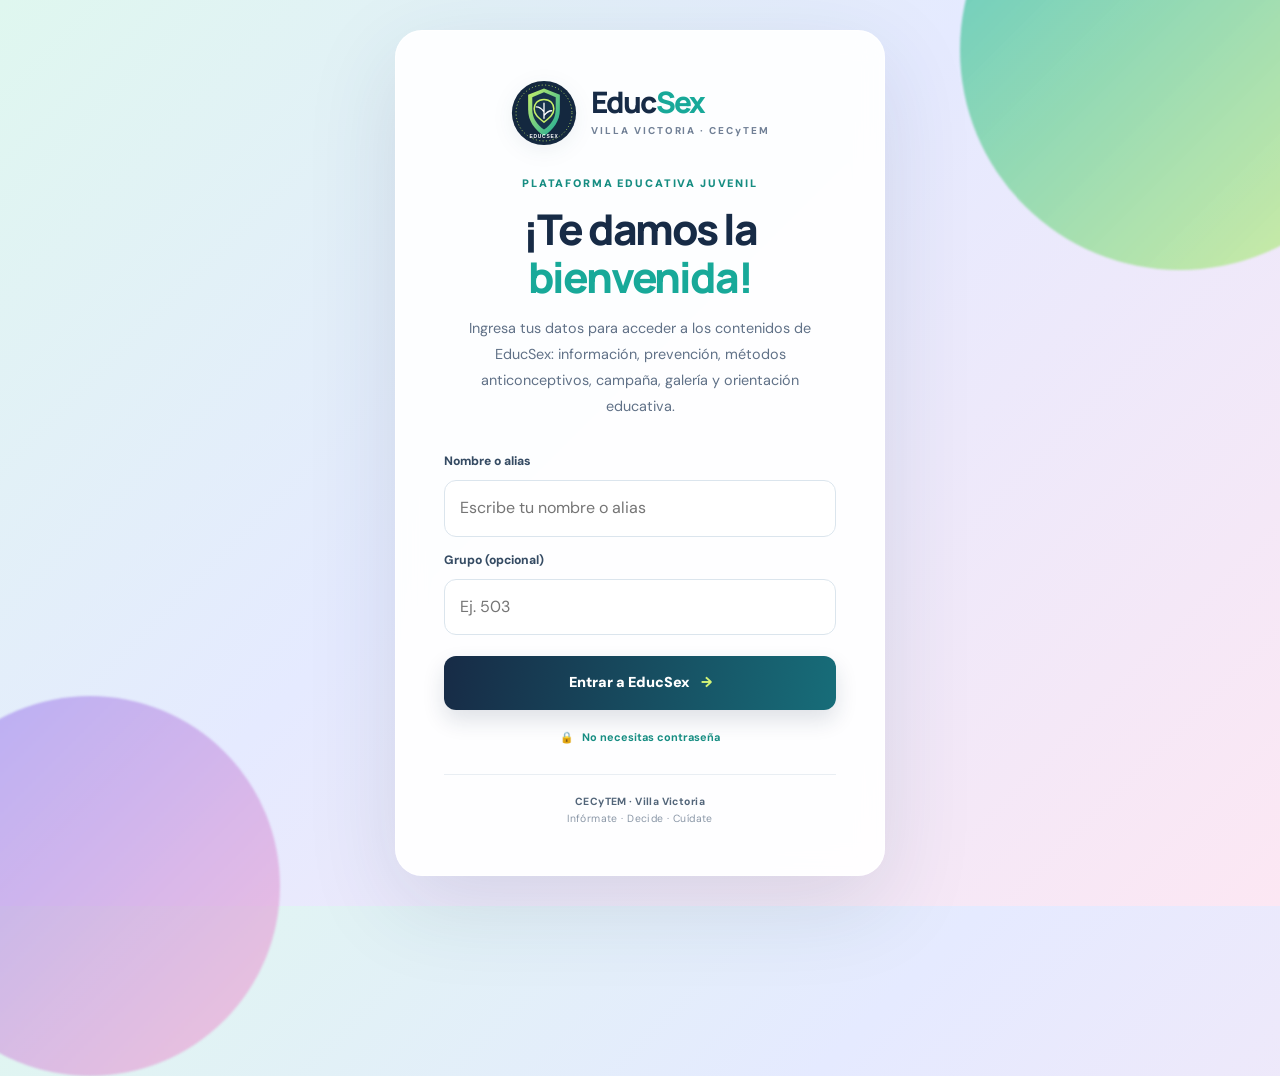
==== index.html @ 869b74b9 "Publish EducSex Villa Victoria website Co-authored-by: Copilot <223556219+Copilot@users.noreply.gith" ====
<!DOCTYPE html>
<html lang="es">
<head>
<meta charset="UTF-8">
<meta name="viewport" content="width=device-width, initial-scale=1.0">
<meta name="description" content="Acceso a EducSex Villa Victoria, plataforma educativa de prevención y orientación juvenil.">
<title>EducSex Villa Victoria | Inicio de sesión</title>
<link rel="icon" href="assets/logo-educsex.svg" type="image/svg+xml">
<link rel="stylesheet" href="styles.css">
<style>
:root{--portal-ink:#172b46;--portal-teal:#18a999;--portal-lime:#d5f477}
*{box-sizing:border-box}
body{margin:0;min-height:100vh;font-family:'DM Sans',sans-serif;color:var(--portal-ink);background:linear-gradient(135deg,#dff7ef 0%,#e5eaff 45%,#fce7f3 100%);overflow-x:hidden}
.login-page{position:relative;min-height:100vh;display:grid;place-items:center;padding:30px 18px;isolation:isolate}
.login-page:before,.login-page:after{content:"";position:absolute;border-radius:50%;z-index:-1;filter:blur(1px)}
.login-page:before{width:440px;height:440px;top:-170px;right:-120px;background:linear-gradient(135deg,#19b6a2a8,#c9f46c9c)}
.login-page:after{width:380px;height:380px;bottom:-170px;left:-100px;background:linear-gradient(135deg,#9b8cf4a8,#f7a9d0a8)}
.login-card{width:min(100%,490px);padding:clamp(28px,6vw,48px);background:#ffffffed;border:1px solid #ffffffd9;border-radius:27px;box-shadow:0 28px 90px #243c5b20;backdrop-filter:blur(14px)}
.brand{display:flex;align-items:center;justify-content:center;gap:13px;margin-bottom:28px}.brand img{width:68px;height:68px;filter:drop-shadow(0 5px 10px #172b4610)}.brand-name{font:800 1.85rem/1 Manrope,sans-serif;letter-spacing:-.06em;color:#172b46}.brand-name span{color:#18a999}.brand small{display:block;margin-top:7px;font-size:.62rem;font-weight:800;letter-spacing:.2em;color:#718096}
.welcome-label{display:block;text-align:center;font-size:.68rem;font-weight:900;letter-spacing:.17em;color:#168d82}.login-card h1{text-align:center;font:800 clamp(2rem,6vw,2.65rem)/1.13 Manrope,sans-serif;letter-spacing:-.05em;margin:13px 0 14px;color:#172b46}.login-card h1 em{font-style:normal;color:#18a999}.intro{text-align:center;font-size:.9rem;line-height:1.8;color:#607187;margin:0 auto 28px;max-width:350px}
.login-form{display:grid;gap:9px}.login-form label{font-size:.76rem;font-weight:800;color:#354b63;margin-top:4px}.login-form input,.login-form select{width:100%;padding:14px 15px;border:1px solid #dbe5ed;border-radius:12px;background:#fff;color:#233448;outline:none;transition:.2s}.login-form input:focus,.login-form select:focus{border-color:#18a999;box-shadow:0 0 0 4px #18a9991c}.enter-btn{margin-top:12px;width:100%;border:0;border-radius:12px;padding:15px 18px;background:linear-gradient(100deg,#172b46,#176d79);color:white;font-size:.9rem;font-weight:900;box-shadow:0 10px 22px #172b4623;transition:transform .2s,box-shadow .2s}.enter-btn:hover{transform:translateY(-2px);box-shadow:0 14px 28px #172b4630}.enter-btn span{color:var(--portal-lime);padding-left:8px}.privacy-note{display:flex;align-items:flex-start;justify-content:center;gap:8px;margin:19px 0 0;color:#7b8999;font-size:.68rem;line-height:1.65;text-align:center}.privacy-note b{color:#168d82}.login-footer{text-align:center;margin-top:27px;padding-top:18px;border-top:1px solid #e9eef3;color:#8a97a7;font-size:.65rem;letter-spacing:.04em}.login-footer strong{color:#526579}
@media(max-width:420px){.login-card{padding:27px 22px;border-radius:22px}.brand img{width:57px;height:57px}.brand-name{font-size:1.6rem}.intro{font-size:.84rem}}
</style>
</head>
<body>
<main class="login-page">
<section class="login-card" aria-labelledby="welcomeTitle">
  <div class="brand"><img src="assets/logo-educsex.svg" alt="Logotipo conceptual de EducSex"><div><div class="brand-name">Educ<span>Sex</span></div><small>VILLA VICTORIA · CECyTEM</small></div></div>
  <span class="welcome-label">PLATAFORMA EDUCATIVA JUVENIL</span>
  <h1 id="welcomeTitle">¡Te damos la <em>bienvenida!</em></h1>
  <p class="intro">Ingresa tus datos para acceder a los contenidos de EducSex: información, prevención, métodos anticonceptivos, campaña, galería y orientación educativa.</p>
  <form class="login-form" id="accessForm">
    <label for="userName">Nombre o alias</label>
    <input id="userName" name="userName" type="text" maxlength="40" placeholder="Escribe tu nombre o alias" autocomplete="nickname" required>
    <label for="userGroup">Grupo (opcional)</label>
    <input id="userGroup" name="userGroup" type="text" maxlength="20" placeholder="Ej. 503" autocomplete="off">
    <button class="enter-btn" type="submit">Entrar a EducSex <span>→</span></button>
  </form>
  <p class="privacy-note"><span>🔒</span><span> <b>No necesitas contraseña</b></span></p>
  <div class="login-footer"><strong>CECyTEM · Villa Victoria</strong><br>Infórmate · Decide · Cuídate</div>
</section>
</main>
<script>
document.getElementById('accessForm').addEventListener('submit', function(event){
  event.preventDefault();
  const name = document.getElementById('userName').value.trim();
  const group = document.getElementById('userGroup').value.trim();
  if (!name) { document.getElementById('userName').focus(); return; }
  sessionStorage.setItem('educsex_alias', name);
  sessionStorage.setItem('educsex_group', group);
  window.location.href = 'plataforma.html';
});
</script>
</body>
</html>
---- styles.css ----
@import url('https://fonts.googleapis.com/css2?family=DM+Sans:wght@400;500;600;700&family=Manrope:wght@400;500;600;700;800&display=swap');
:root{--navy:#14283f;--navy2:#1d3a55;--teal:#18a999;--mint:#dff6ef;--lime:#c8f169;--purple:#7b61d1;--text:#233448;--muted:#647487;--paper:#f6f8fb;--white:#fff;--line:#e1e7ee;--shadow:0 18px 55px #14283f14}
*{box-sizing:border-box}html{scroll-behavior:smooth;scroll-padding-top:90px}body{margin:0;font-family:'DM Sans',sans-serif;color:var(--text);background:#fff;line-height:1.65}a{color:inherit;text-decoration:none}button,input,select,textarea{font:inherit}button{cursor:pointer}.topbar{display:flex;justify-content:space-between;gap:20px;padding:8px 6.5%;background:var(--navy);color:#c9d8e6;font-size:.68rem;letter-spacing:.1em;font-weight:700}.site-header{height:88px;padding:0 6.5%;display:flex;align-items:center;justify-content:space-between;background:#fff;position:sticky;top:0;z-index:20;box-shadow:0 3px 20px #14283f0b}.brand{display:flex;align-items:center;gap:10px}.brand img{width:49px;height:49px}.brand strong{font:800 1.45rem Manrope,sans-serif;color:var(--navy);display:block;line-height:1.1}.brand strong span{color:var(--teal)}.brand small{display:block;font-size:.58rem;letter-spacing:.18em;color:var(--muted);font-weight:700;margin-top:4px}nav{display:flex;align-items:center;gap:clamp(12px,2vw,29px)}nav a{font-size:.83rem;font-weight:700;color:#526174;transition:.2s}nav a:hover{color:var(--teal)}.nav-cta{border:0;background:var(--navy);color:#fff;border-radius:10px;padding:12px 18px;font-size:.8rem;font-weight:700}.menu-toggle{display:none;border:0;background:var(--paper);border-radius:9px;padding:10px 13px;font-size:1.2rem}.hero{min-height:630px;position:relative;display:flex;align-items:center;padding:80px 8%;color:#fff;overflow:hidden;background:#173a50 url('https://images.unsplash.com/photo-1529156069898-49953e39b3ac?auto=format&fit=crop&w=2000&q=90') center 42%/cover no-repeat}.hero-shade{position:absolute;inset:0;background:linear-gradient(90deg,#10243bf2 0%,#12334ce8 42%,#12334c68 75%,#12334c45)}.hero-content{position:relative;z-index:1;max-width:680px}.eyebrow,.kicker{font-size:.7rem;font-weight:800;letter-spacing:.15em;color:var(--teal)}.hero .eyebrow{color:#c8f169;display:flex;align-items:center;gap:10px}.pulse{width:8px;height:8px;background:var(--lime);border-radius:50%;box-shadow:0 0 0 6px #c8f16922}.hero h1,.section-heading h2,.campaign h2,.support-copy h2,.chat-intro h2,.rubric-head h2{font:800 clamp(2.4rem,5vw,4.4rem)/1.08 Manrope,sans-serif;letter-spacing:-.05em;margin:23px 0}.hero h1 span{color:var(--lime)}.hero-content>p{max-width:570px;color:#d3e0ea;font-size:1.04rem;line-height:1.85}.hero-actions{display:flex;gap:13px;flex-wrap:wrap;margin:30px 0 24px}.btn{display:inline-flex;align-items:center;justify-content:center;gap:18px;padding:14px 21px;border-radius:10px;font-size:.85rem;font-weight:800;border:1px solid transparent;transition:transform .2s,box-shadow .2s}.btn:hover{transform:translateY(-2px);box-shadow:0 10px 25px #071b2a22}.btn-primary{background:var(--lime);color:var(--navy)}.btn-glass{border-color:#ffffff70;color:#fff;background:#ffffff12;backdrop-filter:blur(8px)}.btn-dark{background:var(--navy);color:#fff}.btn-outline{border-color:#b6c5d3;color:var(--navy)}.hero-note{font-size:.75rem;color:#d5e3e9;display:flex;gap:9px;align-items:center}.shield{display:grid;place-items:center;width:20px;height:20px;background:#ffffff20;border-radius:50%;color:var(--lime)}.hero-card{position:absolute;right:8%;bottom:100px;z-index:2;width:255px;padding:22px;border:1px solid #ffffff3d;border-radius:18px;background:#ffffff18;backdrop-filter:blur(15px);box-shadow:0 15px 60px #091b2d33}.card-icon{font-size:1.6rem;color:var(--lime)}.hero-card strong{font:700 1rem Manrope,sans-serif}.hero-card p{margin:2px 0;color:#d5e1ea;font-size:.78rem}.hero-card-line{height:1px;background:#ffffff45;margin:18px 0}.mini-stat{display:flex;align-items:center;gap:13px;margin:9px 0}.mini-stat strong{font-size:1.5rem;color:var(--lime)}.mini-stat span{font-size:.75rem;color:#e1ebf0}.hero-scroll{position:absolute;bottom:23px;left:8%;font-size:.62rem;letter-spacing:.15em;color:#d0dce4}.hero-scroll span{color:var(--lime);padding-left:12px}.welcome-strip{display:flex;align-items:center;gap:20px;padding:24px 8%;background:#f0f8f6}.welcome-mark{width:48px;height:48px;display:grid;place-items:center;background:#d9f4e8;color:#148c80;border-radius:15px;font-size:1.5rem;flex-shrink:0}.welcome-strip strong{font:800 1rem Manrope}.welcome-strip p{margin:3px 0 0;color:var(--muted);font-size:.84rem}.text-link{margin-left:auto;border:0;background:transparent;color:#168d81;font-weight:800;font-size:.82rem;white-space:nowrap}.text-link span{padding-left:8px}.section{padding:100px 8%}.section-light{background:var(--paper)}.section-heading{display:flex;justify-content:space-between;align-items:flex-end;gap:35px;margin-bottom:42px}.section-heading h2,.campaign h2,.support-copy h2,.chat-intro h2,.rubric-head h2{font-size:clamp(2rem,3.6vw,3.15rem);color:var(--navy);margin:13px 0 0}.section-heading h2 em,.campaign h2 em,.support-copy h2 em,.chat-intro h2 em,.rubric-head h2 em{font-style:normal;color:var(--teal)}.section-heading>p{max-width:440px;color:var(--muted);font-size:.9rem;margin:0 0 4px}.info-grid{display:grid;grid-template-columns:repeat(3,1fr);gap:20px}.info-card{position:relative;background:#fff;border:1px solid var(--line);padding:29px;border-radius:17px;box-shadow:0 8px 24px #122a3d06;transition:.25s}.info-card:hover,.method-card:hover,.team-card:hover{transform:translateY(-5px);box-shadow:var(--shadow)}.info-symbol{width:46px;height:46px;display:grid;place-items:center;border-radius:14px;font-size:1.7rem;margin-bottom:25px}.lilac{background:#eee9ff;color:#7b61d1}.mint{background:#ddf7ef;color:#168c7f}.peach{background:#fff0e7;color:#d77846}.card-number{position:absolute;right:28px;top:30px;font-size:.72rem;color:#a8b4c0;font-weight:800}.info-card h3,.method-card h3,.team-card h3{font:800 1.2rem Manrope;color:var(--navy);margin:0 0 12px}.info-card p,.method-card p,.team-card p{font-size:.84rem;color:var(--muted);line-height:1.8}.info-card>a{display:inline-block;color:#148d82;font-weight:800;font-size:.8rem;margin-top:12px}.info-card>a span{padding-left:8px}.methods-section{background:#fff}.method-grid{display:grid;grid-template-columns:repeat(4,1fr);gap:18px}.method-card{border:1px solid var(--line);border-radius:16px;overflow:hidden;background:#fff;transition:.25s}.method-card>img{width:100%;height:175px;object-fit:cover;display:block;background:#dce8e8}.method-body{padding:20px}.method-tag,.role{font-size:.62rem;letter-spacing:.12em;font-weight:800;color:#178d82}.method-card h3{font-size:1.05rem;margin:8px 0}.method-card p{font-size:.79rem;min-height:125px}.learn-more{padding:0;border:0;background:transparent;color:var(--navy);font-weight:800;font-size:.78rem}.learn-more span{color:var(--teal);padding-left:8px}.notice{display:flex;gap:13px;align-items:flex-start;padding:17px 20px;border-radius:12px;background:#eef7f4;margin-top:25px;color:#43655f}.notice>span{font-size:1.2rem;color:#168d82}.notice p{font-size:.78rem;margin:0}.campaign{padding:100px 8%;display:grid;grid-template-columns:1fr 1fr;gap:8%;align-items:center;background:#f3f6fb}.campaign-image{position:relative;min-height:500px}.campaign-image>img{width:100%;height:500px;object-fit:cover;border-radius:20px;display:block}.image-label{position:absolute;left:22px;right:22px;bottom:22px;padding:22px;border-radius:14px;background:#102a40e8;color:#fff}.image-label span{font-size:.62rem;letter-spacing:.12em;color:var(--lime);font-weight:800}.image-label strong{display:block;font:800 1.5rem Manrope;margin-top:5px}.campaign-copy>p,.support-copy>p{color:var(--muted);font-size:.91rem;line-height:1.9;margin:22px 0}.check-list{padding:0;list-style:none;margin:25px 0 30px}.check-list li{display:flex;gap:12px;align-items:center;margin:13px 0;font-size:.86rem;color:#435569}.check-list span{width:22px;height:22px;border-radius:50%;display:grid;place-items:center;background:#ddf6ec;color:#168d82;font-size:.7rem;font-weight:900;flex-shrink:0}.myth-grid{display:grid;grid-template-columns:repeat(2,1fr);gap:15px}.myth-card{text-align:left;position:relative;border:1px solid var(--line);border-radius:14px;padding:23px 55px 23px 23px;background:#fff;min-height:150px;color:var(--text);transition:.2s}.myth-card:hover{border-color:#9ad9cb}.myth-label{display:block;color:#d77b52;font-size:.62rem;font-weight:900;letter-spacing:.14em;margin-bottom:10px}.myth-card strong{display:block;font:800 1rem Manrope;color:var(--navy)}.myth-answer{display:none;margin-top:14px;color:#188579;font-size:.84rem;line-height:1.7}.myth-card.open .myth-answer{display:block}.myth-plus{position:absolute;right:20px;top:20px;font-size:1.6rem;color:var(--teal);transition:.2s}.myth-card.open .myth-plus{transform:rotate(45deg)}.support-section{padding:95px 8%;display:grid;grid-template-columns:1fr 1fr;gap:8%;background:#142c44;color:#fff;align-items:center}.support-copy h2{color:#fff}.support-copy>p{color:#c1d0dd}.support-actions{display:flex;gap:12px;flex-wrap:wrap}.support-points{border:1px solid #ffffff2a;border-radius:18px;padding:12px 26px}.support-points>div{display:flex;gap:17px;padding:21px 0;border-bottom:1px solid #ffffff20}.support-points>div:last-child{border-bottom:0}.support-icon{width:42px;height:42px;display:grid;place-items:center;border-radius:13px;background:#ffffff12;color:var(--lime);font-size:1.3rem;flex-shrink:0}.support-points strong{font:800 1rem Manrope}.support-points p{margin:3px 0 0;color:#bdcdda;font-size:.82rem}.team-section{background:#fff}.team-grid{display:grid;grid-template-columns:repeat(5,1fr);gap:15px}.team-card{border:1px solid var(--line);border-radius:15px;overflow:hidden;transition:.25s;background:#fff}.team-photo{height:190px;position:relative;background:#e8eef3}.team-photo img{width:100%;height:100%;object-fit:cover;display:block}.team-photo>span{position:absolute;bottom:10px;left:10px;background:#122a42d9;color:#fff;border-radius:7px;padding:4px 9px;font-size:.72rem;font-weight:800}.team-info{padding:17px}.team-info h3{font-size:1rem;margin:7px 0}.team-info p{font-size:.76rem;min-height:125px}.edit-member{border:0;border-top:1px solid var(--line);background:#fff;width:100%;text-align:left;padding:12px 0 0;color:#148d82;font-weight:800;font-size:.72rem}.team-footnote{font-size:.73rem;color:#8290a0;margin-top:20px}.chat-section{padding:100px 8%;background:linear-gradient(125deg,#eaf7f4,#f4f1ff 70%,#edf5fb);display:grid;grid-template-columns:.8fr 1.2fr;gap:7%;align-items:center}.chat-intro h2{font-size:clamp(2.1rem,3.6vw,3.2rem)}.chat-intro>p{font-size:.9rem;color:var(--muted);line-height:1.9;margin:23px 0}.chat-trust{display:flex;flex-direction:column;gap:10px;color:#466a66;font-size:.78rem;font-weight:700}.chat-trust span:before{content:'✓';display:inline-grid;place-items:center;width:21px;height:21px;border-radius:50%;background:#d4f2e6;color:#158b7e;margin-right:9px}.chat-app{background:#fff;border-radius:21px;overflow:hidden;box-shadow:0 25px 80px #263a5920;border:1px solid #ffffff}.chat-top{display:flex;align-items:center;gap:12px;padding:19px 22px;background:var(--navy);color:#fff}.bot-avatar{width:42px;height:42px;display:grid;place-items:center;border-radius:14px;background:linear-gradient(135deg,#b9f26a,#4bd2b0);color:#12334a;font-size:1.5rem}.chat-top strong{display:block;font:800 .95rem Manrope}.chat-top span{display:block;font-size:.67rem;color:#b8cbd8}.chat-top span i{display:inline-block;width:6px;height:6px;background:#a8ed61;border-radius:50%;margin-right:5px}.chat-top>button{margin-left:auto;border:1px solid #ffffff3a;background:#ffffff12;color:#fff;border-radius:9px;width:35px;height:35px;font-size:1.2rem}.chat-tabs{display:flex;gap:7px;padding:15px 18px 0}.chat-tab{flex:1;border:1px solid #e0e8ef;background:#f7f9fb;color:#617285;padding:10px 7px;border-radius:9px;font-size:.73rem;font-weight:800}.chat-tab.active{background:#ddf6ed;color:#147e73;border-color:#c4eadc}.chat-messages{padding:19px 20px;height:250px;overflow:auto;background:#fbfcfe;display:flex;flex-direction:column;gap:12px}.bot-message,.user-message{max-width:90%;padding:12px 14px;border-radius:12px;font-size:.8rem;line-height:1.75;white-space:pre-wrap}.bot-message{align-self:flex-start;background:#edf4f7;border:1px solid #e3ebef;color:#3b4e60;border-top-left-radius:4px}.user-message{align-self:flex-end;background:#e0f6ec;color:#245e58;border-top-right-radius:4px}.question-picker{padding:15px 19px 10px;border-top:1px solid var(--line)}.question-picker label{display:block;font-size:.68rem;font-weight:800;color:#6c7b8b;margin-bottom:7px}.question-picker select{width:100%;border:1px solid #dce5eb;background:#fff;border-radius:9px;padding:12px;color:#526477;font-size:.78rem;outline-color:var(--teal)}.ask-btn{margin-top:9px;border:0;border-radius:9px;background:var(--teal);color:#fff;width:100%;padding:11px;font-weight:800;font-size:.8rem}.ask-btn span{padding-left:8px}.chat-input-row{display:flex;gap:8px;padding:8px 19px 15px}.chat-input-row input{min-width:0;flex:1;border:1px solid #dce5eb;border-radius:9px;padding:11px 12px;font-size:.77rem;outline-color:var(--teal)}.chat-input-row button{width:42px;border:0;border-radius:10px;background:var(--navy);color:#fff;font-size:1rem}.chat-disclaimer{padding:0 20px 18px;margin:0;color:#8a96a4;font-size:.64rem;line-height:1.6}.quiz-box{max-width:800px;margin:0 auto;padding:30px;background:#fff;border:1px solid var(--line);border-radius:17px;box-shadow:0 10px 30px #14283f08}.quiz-progress{display:flex;justify-content:space-between;font-size:.7rem;font-weight:800;color:#728194;letter-spacing:.06em}.progress-track{height:6px;background:#eaf0f3;border-radius:9px;margin:13px 0 25px;overflow:hidden}.progress-track>div{height:100%;width:20%;background:var(--teal);transition:width .3s}.quiz-box h3{font:800 1.25rem Manrope;color:var(--navy);margin:0 0 20px}.quiz-options{display:grid;gap:10px}.quiz-option{border:1px solid var(--line);border-radius:10px;padding:13px 15px;text-align:left;background:#fff;color:#526477;font-size:.85rem}.quiz-option:hover:not(:disabled){border-color:var(--teal);background:#f3fbf8}.quiz-option.correct{border-color:#43b58a;background:#e9f8f0;color:#17694d}.quiz-option.incorrect{border-color:#e6a18b;background:#fff1ec;color:#994b35}.quiz-feedback{font-size:.82rem;min-height:25px;color:#178a7e;font-weight:700}.quiz-box .btn{margin-top:8px}.quiz-box .btn:disabled{opacity:.45;cursor:not-allowed;transform:none;box-shadow:none}.rubric-section{padding:90px 8%;background:#f5f8fb}.rubric-head{text-align:center;max-width:720px;margin:0 auto 40px}.rubric-head h2{font-size:2.4rem}.rubric-head>p{color:var(--muted);font-size:.88rem}.rubric-grid{display:grid;grid-template-columns:repeat(5,1fr);gap:12px}.rubric-grid>div{background:#fff;border:1px solid var(--line);border-radius:13px;padding:20px}.rubric-grid span{display:block;color:var(--teal);font-weight:900;font-size:.75rem;margin-bottom:20px}.rubric-grid strong{font:800 .95rem Manrope;color:var(--navy)}.rubric-grid p{font-size:.75rem;line-height:1.8;color:var(--muted)}.rubric-note{max-width:1000px;margin:25px auto 0;font-size:.76rem;line-height:1.8;color:#647487;background:#e9eef4;padding:17px 20px;border-radius:10px}.footer{padding:35px 8%;background:#0e2032;color:#c2cfda;display:flex;align-items:center;gap:30px;flex-wrap:wrap}.footer-brand{display:flex;align-items:center;gap:10px}.footer-brand img{width:43px}.footer-brand strong{display:block;color:#fff;font:800 .9rem Manrope}.footer-brand span{display:block;color:#8fa4b4;font-size:.7rem}.footer>p{font-size:.75rem;margin-left:auto}.footer-links{display:flex;gap:17px;font-size:.75rem}.footer small{width:100%;border-top:1px solid #ffffff1b;padding-top:15px;color:#8295a6;font-size:.68rem}.modal{border:0;padding:0;background:transparent;max-width:min(94vw,460px);width:100%;overflow:visible}.modal::backdrop{background:#0b1b2dcc;backdrop-filter:blur(5px)}.modal-card{position:relative;border-radius:20px;background:#fff;padding:34px;box-shadow:0 30px 90px #06142640;display:flex;flex-direction:column;gap:12px}.modal-close{position:absolute;right:17px;top:13px;border:0;background:#eff3f6;border-radius:50%;width:34px;height:34px;font-size:1.4rem;color:#536477}.modal-icon{width:50px;height:50px;border-radius:15px;background:#e2f7ee;display:grid;place-items:center;font-size:1.6rem;color:var(--teal)}.modal-card h2{font:800 1.8rem Manrope;color:var(--navy);margin:0}.modal-card>p{font-size:.84rem;color:var(--muted);margin:0 0 5px}.modal-card label{font-size:.76rem;font-weight:800;color:#4c6073}.modal-card input,.modal-card textarea{border:1px solid #dbe4eb;border-radius:9px;padding:12px;outline-color:var(--teal);resize:vertical}.modal-submit{margin-top:7px;width:100%}.guest-link{border:0;background:transparent;color:#168d82;font-size:.8rem;font-weight:800;padding:7px}.modal-card .modal-small{font-size:.68rem;color:#8492a0;line-height:1.7}.detail-card .btn{align-self:flex-start}.toast{position:fixed;bottom:25px;right:25px;background:var(--navy);color:#fff;padding:13px 18px;border-radius:10px;box-shadow:var(--shadow);font-size:.82rem;z-index:100;animation:fadeIn .25s}@keyframes fadeIn{from{opacity:0;transform:translateY(8px)}to{opacity:1;transform:translateY(0)}}@media(max-width:1100px){nav{gap:12px}nav a{font-size:.75rem}.nav-cta{padding:10px}.hero-card{right:5%;width:220px}.method-grid{grid-template-columns:repeat(2,1fr)}.team-grid{grid-template-columns:repeat(3,1fr)}.team-info p{min-height:95px}.rubric-grid{grid-template-columns:repeat(3,1fr)}}@media(max-width:800px){.topbar{font-size:.57rem;padding:8px 5%}.topbar-right{display:none}.site-header{height:72px;padding:0 5%}.brand img{width:42px}.menu-toggle{display:block}nav{display:none;position:absolute;left:0;right:0;top:72px;background:#fff;padding:18px 5% 23px;box-shadow:0 20px 30px #14283f17;flex-direction:column;align-items:stretch}nav.open{display:flex}nav a{padding:7px;font-size:.88rem}.nav-cta{padding:12px}.hero{padding:75px 6%;min-height:650px;align-items:flex-start}.hero-shade{background:linear-gradient(90deg,#10243bf2,#12334cbd)}.hero-content{max-width:100%}.hero-card{position:relative;right:auto;bottom:auto;align-self:flex-end;margin-top:35px;width:100%;max-width:300px}.hero{display:block}.hero-card{display:none}.hero-scroll{left:6%}.welcome-strip{padding:22px 6%;flex-wrap:wrap}.welcome-strip>div:nth-child(2){flex:1}.text-link{margin-left:68px}.section,.campaign,.support-section,.chat-section,.rubric-section{padding:70px 6%}.section-heading{display:block}.section-heading>p{margin-top:18px}.info-grid{grid-template-columns:1fr}.info-card{padding:25px}.method-grid{grid-template-columns:repeat(2,1fr)}.campaign{grid-template-columns:1fr;gap:35px}.campaign-image,.campaign-image>img{min-height:320px;height:350px}.support-section{grid-template-columns:1fr;gap:35px}.team-grid{grid-template-columns:repeat(2,1fr)}.team-photo{height:220px}.chat-section{grid-template-columns:1fr;gap:35px}.chat-trust{display:grid;grid-template-columns:1fr 1fr}.rubric-grid{grid-template-columns:repeat(2,1fr)}.footer{padding:30px 6%;gap:18px}.footer>p{margin-left:0;width:100%}}@media(max-width:480px){.hero h1{font-size:2.55rem}.hero-content>p{font-size:.92rem}.hero-actions{flex-direction:column;align-items:stretch}.btn{width:100%}.section,.campaign,.support-section,.chat-section,.rubric-section{padding:58px 5%}.method-grid{grid-template-columns:1fr}.method-card>img{height:210px}.method-card p{min-height:0}.myth-grid{grid-template-columns:1fr}.team-grid{grid-template-columns:1fr 1fr;gap:10px}.team-photo{height:155px}.team-info{padding:12px}.team-info h3{font-size:.88rem}.team-info p{font-size:.72rem;min-height:155px}.chat-trust{grid-template-columns:1fr}.chat-tabs{padding:12px 10px 0;gap:5px}.chat-tab{font-size:.65rem;padding:9px 4px}.chat-messages{height:260px;padding:14px}.question-picker{padding:12px}.chat-disclaimer{padding:0 13px 14px}.quiz-box{padding:20px}.rubric-grid{grid-template-columns:1fr}.rubric-head h2{font-size:1.9rem}.footer-links{width:100%}.modal-card{padding:28px 22px}.welcome-strip{gap:12px}.welcome-mark{width:40px;height:40px}.text-link{margin-left:52px}}
@media(prefers-reduced-motion:reduce){*,*::before,*::after{scroll-behavior:auto!important;transition:none!important;animation:none!important}}

/* Ajustes de jerarquía visual y equipo actualizado */
.portal-return{display:flex;justify-content:space-between;align-items:center;padding:10px 8%;background:#eaf5f2;color:#53716d;font-size:.66rem;letter-spacing:.12em;font-weight:800}
.portal-return a{letter-spacing:0;color:#147f74;font-size:.75rem}
.student-number{font-size:.68rem!important;color:#168d82!important;font-weight:800;margin:-3px 0 5px!important;min-height:0!important}
.team-info p:not(.student-number){min-height:115px}
@media(max-width:800px){.portal-return{padding:10px 5%;font-size:.58rem}.portal-return a{font-size:.68rem}}

/* Fondo con más color para la plataforma, manteniendo legibilidad */
body{background:#f2f6ff}
.welcome-strip{background:linear-gradient(100deg,#e1f8ef,#e8efff)}
.section-light,.rubric-section{background:linear-gradient(135deg,#f1f5ff 0%,#f4fbf8 100%)}
.methods-section,.team-section{background:#fff}

/* Mejoras de interacción solicitadas para EducSex */
.user-welcome{margin-left:auto;padding:10px 16px;border-radius:999px;background:#dff7ed;color:#176f68;font-size:.78rem;font-weight:800;max-width:320px;overflow-wrap:anywhere}
.support-point{display:flex;gap:17px;padding:21px 0;border-bottom:1px solid #ffffff20;color:inherit;text-decoration:none;transition:transform .2s,background .2s; border-radius:10px}
.support-point:last-child{border-bottom:0}
.support-point:hover,.support-point:focus-visible{transform:translateX(4px);outline:2px solid #b9f26a;outline-offset:3px}
.support-point>div{min-width:0}
.support-point strong{font:800 1rem Manrope}
.support-point p{margin:5px 0 0;color:#bdcdda;font-size:.82rem;line-height:1.65}
.resource-arrow{color:#c8f46c;margin-left:6px;font-size:.9rem}
.photo-change{position:absolute;z-index:2;bottom:10px;right:10px;display:inline-flex;align-items:center;gap:5px;padding:7px 10px;border-radius:8px;background:#122a42e8;color:#fff;font-size:.68rem;font-weight:800;cursor:pointer;box-shadow:0 3px 10px #10243b30}
.photo-change:hover{background:#168d82}
.photo-change input{position:absolute;width:1px;height:1px;opacity:0;overflow:hidden;clip-path:inset(50%);white-space:nowrap}
.team-photo{overflow:hidden}
@media(max-width:800px){.user-welcome{margin:8px 0 0;max-width:100%;border-radius:12px}.support-point{padding:18px 0}}
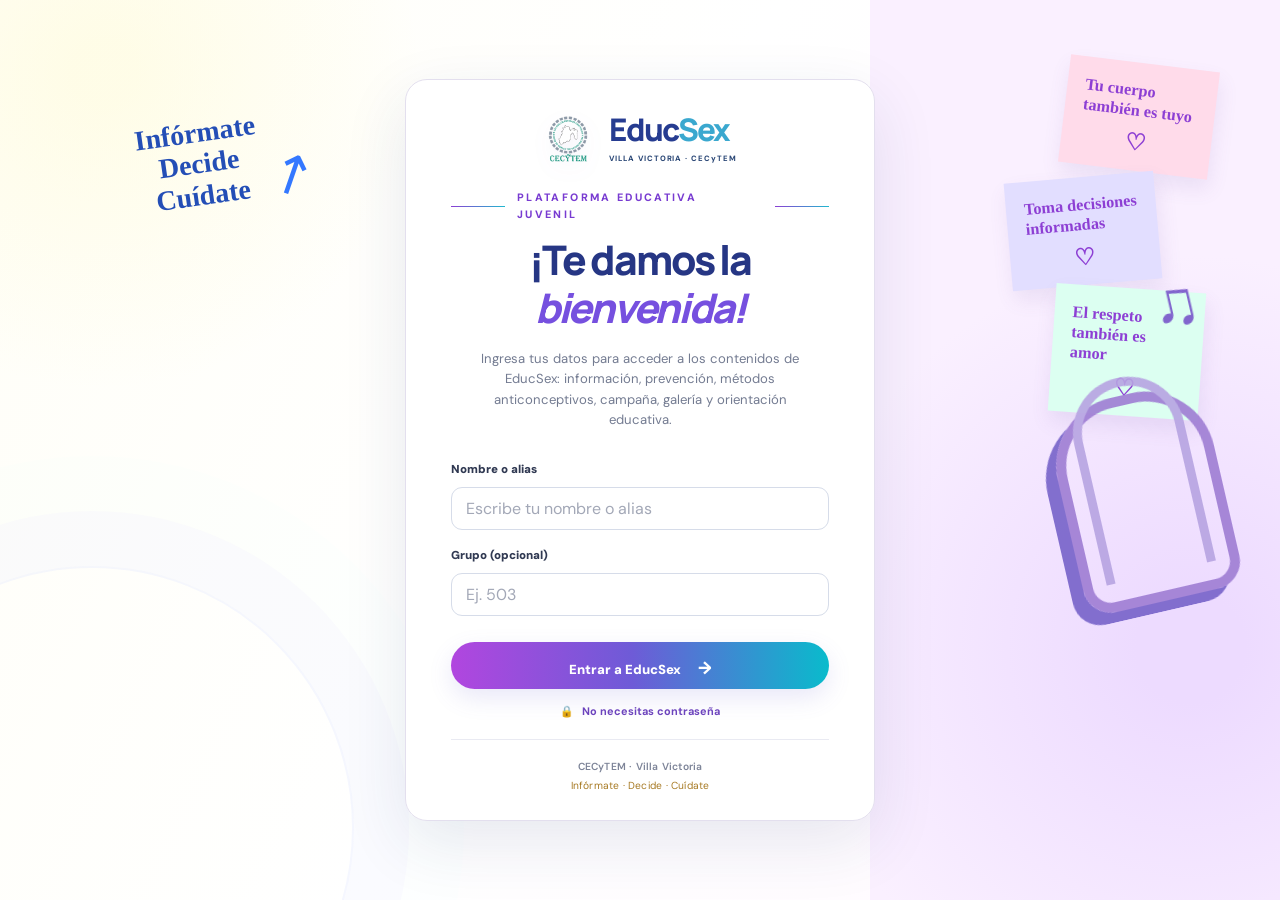
==== commit 51c3de12: "Actualiza contenido y recursos de EducSex Co-authored-by: Copilot <223556219+Copilot@users.noreply.g" ====
--- a/index.html
+++ b/index.html
@@ -5,27 +5,37 @@
 <meta name="viewport" content="width=device-width, initial-scale=1.0">
 <meta name="description" content="Acceso a EducSex Villa Victoria, plataforma educativa de prevención y orientación juvenil.">
 <title>EducSex Villa Victoria | Inicio de sesión</title>
-<link rel="icon" href="assets/logo-educsex.svg" type="image/svg+xml">
+<link rel="icon" href="assets/logo-educsex.png?v=2" type="image/png">
 <link rel="stylesheet" href="styles.css">
 <style>
-:root{--portal-ink:#172b46;--portal-teal:#18a999;--portal-lime:#d5f477}
+:root{--portal-ink:#202b55;--portal-blue:#162d86;--portal-purple:#8d3fd4;--portal-cyan:#08bbce}
 *{box-sizing:border-box}
-body{margin:0;min-height:100vh;font-family:'DM Sans',sans-serif;color:var(--portal-ink);background:linear-gradient(135deg,#dff7ef 0%,#e5eaff 45%,#fce7f3 100%);overflow-x:hidden}
-.login-page{position:relative;min-height:100vh;display:grid;place-items:center;padding:30px 18px;isolation:isolate}
-.login-page:before,.login-page:after{content:"";position:absolute;border-radius:50%;z-index:-1;filter:blur(1px)}
-.login-page:before{width:440px;height:440px;top:-170px;right:-120px;background:linear-gradient(135deg,#19b6a2a8,#c9f46c9c)}
-.login-page:after{width:380px;height:380px;bottom:-170px;left:-100px;background:linear-gradient(135deg,#9b8cf4a8,#f7a9d0a8)}
-.login-card{width:min(100%,490px);padding:clamp(28px,6vw,48px);background:#ffffffed;border:1px solid #ffffffd9;border-radius:27px;box-shadow:0 28px 90px #243c5b20;backdrop-filter:blur(14px)}
-.brand{display:flex;align-items:center;justify-content:center;gap:13px;margin-bottom:28px}.brand img{width:68px;height:68px;filter:drop-shadow(0 5px 10px #172b4610)}.brand-name{font:800 1.85rem/1 Manrope,sans-serif;letter-spacing:-.06em;color:#172b46}.brand-name span{color:#18a999}.brand small{display:block;margin-top:7px;font-size:.62rem;font-weight:800;letter-spacing:.2em;color:#718096}
-.welcome-label{display:block;text-align:center;font-size:.68rem;font-weight:900;letter-spacing:.17em;color:#168d82}.login-card h1{text-align:center;font:800 clamp(2rem,6vw,2.65rem)/1.13 Manrope,sans-serif;letter-spacing:-.05em;margin:13px 0 14px;color:#172b46}.login-card h1 em{font-style:normal;color:#18a999}.intro{text-align:center;font-size:.9rem;line-height:1.8;color:#607187;margin:0 auto 28px;max-width:350px}
-.login-form{display:grid;gap:9px}.login-form label{font-size:.76rem;font-weight:800;color:#354b63;margin-top:4px}.login-form input,.login-form select{width:100%;padding:14px 15px;border:1px solid #dbe5ed;border-radius:12px;background:#fff;color:#233448;outline:none;transition:.2s}.login-form input:focus,.login-form select:focus{border-color:#18a999;box-shadow:0 0 0 4px #18a9991c}.enter-btn{margin-top:12px;width:100%;border:0;border-radius:12px;padding:15px 18px;background:linear-gradient(100deg,#172b46,#176d79);color:white;font-size:.9rem;font-weight:900;box-shadow:0 10px 22px #172b4623;transition:transform .2s,box-shadow .2s}.enter-btn:hover{transform:translateY(-2px);box-shadow:0 14px 28px #172b4630}.enter-btn span{color:var(--portal-lime);padding-left:8px}.privacy-note{display:flex;align-items:flex-start;justify-content:center;gap:8px;margin:19px 0 0;color:#7b8999;font-size:.68rem;line-height:1.65;text-align:center}.privacy-note b{color:#168d82}.login-footer{text-align:center;margin-top:27px;padding-top:18px;border-top:1px solid #e9eef3;color:#8a97a7;font-size:.65rem;letter-spacing:.04em}.login-footer strong{color:#526579}
-@media(max-width:420px){.login-card{padding:27px 22px;border-radius:22px}.brand img{width:57px;height:57px}.brand-name{font-size:1.6rem}.intro{font-size:.84rem}}
+body{margin:0;min-height:100vh;font-family:'DM Sans',sans-serif;color:var(--portal-ink);overflow-x:hidden}
+.login-page{position:relative;min-height:100vh;display:grid;place-items:center;padding:30px 18px;isolation:isolate;overflow:hidden;background:linear-gradient(115deg,#fffef7 0%,#fff 46%,#fff9ff 100%)}
+.login-page:before{content:"";position:absolute;inset:0;z-index:-2;background:radial-gradient(circle at 8% 8%,#fff8b844 0 2%,transparent 22%),radial-gradient(circle at 93% 72%,#eddbff 0 4%,transparent 29%),linear-gradient(90deg,#f5f7ff00 0 68%,#faf0ff 68% 100%)}
+.login-page:after{content:"";position:absolute;z-index:-1;width:520px;height:520px;left:-170px;bottom:-190px;border:2px solid #cbd7ff33;border-radius:50%;box-shadow:0 0 0 55px #e7dffc20,0 0 0 110px #daf4fb12}
+.login-card{width:min(100%,470px);min-height:694px;padding:34px 45px 25px;background:#fffffffa;border:1px solid #e3dfee;border-radius:22px;box-shadow:0 22px 65px #24336a1c}
+.brand{display:flex;align-items:center;justify-content:center;gap:16px;margin-bottom:24px}.brand img{width:75px;height:75px;object-fit:contain;filter:drop-shadow(0 7px 10px #5b39b316)}.brand-name{font:800 1.95rem/1 Manrope,sans-serif;letter-spacing:-.06em;color:#263c91}.brand-name span{color:#3aa8cf}.brand small{display:block;margin-top:7px;font-size:.58rem;letter-spacing:.12em;color:#294675;font-weight:800}
+.welcome-label{display:flex;align-items:center;justify-content:center;gap:12px;color:#783bd1;font-size:.67rem;font-weight:800;letter-spacing:.22em}.welcome-label:before,.welcome-label:after{content:"";width:54px;height:1px;background:linear-gradient(90deg,#8b3fd4,#21b9cf)}
+.login-card h1{text-align:center;font:800 clamp(2.15rem,5vw,2.55rem)/.98 Manrope,sans-serif;letter-spacing:-.055em;margin:16px 0 21px;color:#263684}.login-card h1 em{display:block;font-style:italic;font-weight:800;color:#7650df;margin-top:8px}.intro{text-align:center;font-size:.82rem;line-height:1.55;color:#737b91;margin:0 auto 30px;max-width:350px}
+.login-form{display:grid;gap:8px}.login-form label{font-size:.72rem;font-weight:900;color:#303952;margin:0}.login-form input{width:100%;height:43px;padding:11px 14px;border:1px solid #d6dce9;border-radius:11px;background:#fff;color:#233448;outline:none;transition:.2s}.login-form input::placeholder{color:#a3a8b7}.login-form input:focus{border-color:#6d74d9;box-shadow:0 0 0 4px #716de91a}.login-form label[for="userGroup"]{margin-top:8px}.enter-btn{height:47px;margin-top:18px;width:100%;border:0;border-radius:24px;padding:12px 18px;background:linear-gradient(90deg,#b146df 0%,#6e5bd7 48%,#09bbcc 100%);color:white;font-size:.82rem;font-weight:900;box-shadow:0 9px 23px #6c64cf26;transition:transform .2s,box-shadow .2s}.enter-btn:hover{transform:translateY(-2px);box-shadow:0 13px 28px #6c64cf38}.enter-btn span{padding-left:14px;font-size:1.1rem}.privacy-note{display:flex;align-items:center;justify-content:center;gap:8px;margin:14px 0 0;color:#5d6680;font-size:.68rem;text-align:center}.privacy-note b{color:#6c43bd}.login-footer{text-align:center;margin-top:18px;padding-top:18px;border-top:1px solid #e9eaf2;color:#a77a24;font-size:.64rem;line-height:1.8;letter-spacing:.02em}.login-footer strong{color:#7d8498;font-weight:600}
+.decor-left,.decor-right{position:absolute;pointer-events:none}.decor-left{left:8.5%;top:13%;width:180px;color:#244eb6;font:700 1.75rem/1.12 'Segoe Print','Comic Sans MS',cursive;transform:rotate(-8deg);text-align:center}.decor-left span{display:block}.decor-left:after{content:"↗";position:absolute;right:-22px;top:38px;font:400 3.4rem sans-serif;transform:rotate(-18deg);color:#3478ff}.decor-right{right:4.5%;top:7%;width:280px;height:540px}.sticky{position:absolute;width:150px;padding:18px 18px 14px;color:#8d3fd4;font:700 1.02rem/1.22 'Segoe Print','Comic Sans MS',cursive;box-shadow:2px 10px 20px #6d4ea61c}.sticky:nth-child(1){right:8px;top:0;background:#ffdbea;transform:rotate(7deg)}.sticky:nth-child(2){right:64px;top:114px;background:#e2deff;transform:rotate(-5deg)}.sticky:nth-child(3){right:20px;top:225px;background:#dcfff1;transform:rotate(4deg)}.sticky b{display:block;text-align:center;font-size:1.45rem;margin-top:8px}.side-art{position:absolute;right:-2px;bottom:0;width:160px;height:210px;border:10px solid #9d7bd3;border-radius:70px 70px 28px 28px;box-shadow:-13px 10px 0 #7561c9;transform:rotate(-13deg);opacity:.9}.side-art:before{content:"";position:absolute;inset:-28px 14px 18px 14px;border:9px solid #b6a3e1;border-bottom:0;border-radius:90px 90px 0 0}.side-art:after{content:"♫";position:absolute;right:-28px;top:-125px;font:400 4rem sans-serif;color:#7654c9}
+@media(max-width:1050px){.decor-left{left:2%;font-size:1.35rem}.decor-right{right:-45px;opacity:.72}.login-card{transform:scale(.94)}}
+@media(max-width:760px){.login-card{min-height:auto;padding:28px 24px}.decor-left,.decor-right{display:none}.welcome-label:before,.welcome-label:after{width:35px}.brand img{width:64px;height:64px}}
+@media(max-width:420px){.login-page{padding:18px 12px}.login-card{border-radius:18px}.brand{gap:10px}.brand-name{font-size:1.65rem}.login-card h1{font-size:2.05rem}.intro{font-size:.78rem}}
 </style>
 </head>
 <body>
 <main class="login-page">
+<div class="decor-left" aria-hidden="true"><span>Infórmate</span><span>Decide</span><span>Cuídate</span></div>
+<div class="decor-right" aria-hidden="true">
+  <div class="sticky">Tu cuerpo también es tuyo <b>♡</b></div>
+  <div class="sticky">Toma decisiones informadas <b>♡</b></div>
+  <div class="sticky">El respeto también es amor <b>♡</b></div>
+  <div class="side-art"></div>
+</div>
 <section class="login-card" aria-labelledby="welcomeTitle">
-  <div class="brand"><img src="assets/logo-educsex.svg" alt="Logotipo conceptual de EducSex"><div><div class="brand-name">Educ<span>Sex</span></div><small>VILLA VICTORIA · CECyTEM</small></div></div>
+  <div class="brand"><img src="assets/logo-educsex.png?v=2" alt="Logotipo conceptual de EducSex"><div><div class="brand-name">Educ<span>Sex</span></div><small>VILLA VICTORIA · CECyTEM</small></div></div>
   <span class="welcome-label">PLATAFORMA EDUCATIVA JUVENIL</span>
   <h1 id="welcomeTitle">¡Te damos la <em>bienvenida!</em></h1>
   <p class="intro">Ingresa tus datos para acceder a los contenidos de EducSex: información, prevención, métodos anticonceptivos, campaña, galería y orientación educativa.</p>
--- a/styles.css
+++ b/styles.css
@@ -1,6 +1,49 @@
 @import url('https://fonts.googleapis.com/css2?family=DM+Sans:wght@400;500;600;700&family=Manrope:wght@400;500;600;700;800&display=swap');
 :root{--navy:#14283f;--navy2:#1d3a55;--teal:#18a999;--mint:#dff6ef;--lime:#c8f169;--purple:#7b61d1;--text:#233448;--muted:#647487;--paper:#f6f8fb;--white:#fff;--line:#e1e7ee;--shadow:0 18px 55px #14283f14}
-*{box-sizing:border-box}html{scroll-behavior:smooth;scroll-padding-top:90px}body{margin:0;font-family:'DM Sans',sans-serif;color:var(--text);background:#fff;line-height:1.65}a{color:inherit;text-decoration:none}button,input,select,textarea{font:inherit}button{cursor:pointer}.topbar{display:flex;justify-content:space-between;gap:20px;padding:8px 6.5%;background:var(--navy);color:#c9d8e6;font-size:.68rem;letter-spacing:.1em;font-weight:700}.site-header{height:88px;padding:0 6.5%;display:flex;align-items:center;justify-content:space-between;background:#fff;position:sticky;top:0;z-index:20;box-shadow:0 3px 20px #14283f0b}.brand{display:flex;align-items:center;gap:10px}.brand img{width:49px;height:49px}.brand strong{font:800 1.45rem Manrope,sans-serif;color:var(--navy);display:block;line-height:1.1}.brand strong span{color:var(--teal)}.brand small{display:block;font-size:.58rem;letter-spacing:.18em;color:var(--muted);font-weight:700;margin-top:4px}nav{display:flex;align-items:center;gap:clamp(12px,2vw,29px)}nav a{font-size:.83rem;font-weight:700;color:#526174;transition:.2s}nav a:hover{color:var(--teal)}.nav-cta{border:0;background:var(--navy);color:#fff;border-radius:10px;padding:12px 18px;font-size:.8rem;font-weight:700}.menu-toggle{display:none;border:0;background:var(--paper);border-radius:9px;padding:10px 13px;font-size:1.2rem}.hero{min-height:630px;position:relative;display:flex;align-items:center;padding:80px 8%;color:#fff;overflow:hidden;background:#173a50 url('https://images.unsplash.com/photo-1529156069898-49953e39b3ac?auto=format&fit=crop&w=2000&q=90') center 42%/cover no-repeat}.hero-shade{position:absolute;inset:0;background:linear-gradient(90deg,#10243bf2 0%,#12334ce8 42%,#12334c68 75%,#12334c45)}.hero-content{position:relative;z-index:1;max-width:680px}.eyebrow,.kicker{font-size:.7rem;font-weight:800;letter-spacing:.15em;color:var(--teal)}.hero .eyebrow{color:#c8f169;display:flex;align-items:center;gap:10px}.pulse{width:8px;height:8px;background:var(--lime);border-radius:50%;box-shadow:0 0 0 6px #c8f16922}.hero h1,.section-heading h2,.campaign h2,.support-copy h2,.chat-intro h2,.rubric-head h2{font:800 clamp(2.4rem,5vw,4.4rem)/1.08 Manrope,sans-serif;letter-spacing:-.05em;margin:23px 0}.hero h1 span{color:var(--lime)}.hero-content>p{max-width:570px;color:#d3e0ea;font-size:1.04rem;line-height:1.85}.hero-actions{display:flex;gap:13px;flex-wrap:wrap;margin:30px 0 24px}.btn{display:inline-flex;align-items:center;justify-content:center;gap:18px;padding:14px 21px;border-radius:10px;font-size:.85rem;font-weight:800;border:1px solid transparent;transition:transform .2s,box-shadow .2s}.btn:hover{transform:translateY(-2px);box-shadow:0 10px 25px #071b2a22}.btn-primary{background:var(--lime);color:var(--navy)}.btn-glass{border-color:#ffffff70;color:#fff;background:#ffffff12;backdrop-filter:blur(8px)}.btn-dark{background:var(--navy);color:#fff}.btn-outline{border-color:#b6c5d3;color:var(--navy)}.hero-note{font-size:.75rem;color:#d5e3e9;display:flex;gap:9px;align-items:center}.shield{display:grid;place-items:center;width:20px;height:20px;background:#ffffff20;border-radius:50%;color:var(--lime)}.hero-card{position:absolute;right:8%;bottom:100px;z-index:2;width:255px;padding:22px;border:1px solid #ffffff3d;border-radius:18px;background:#ffffff18;backdrop-filter:blur(15px);box-shadow:0 15px 60px #091b2d33}.card-icon{font-size:1.6rem;color:var(--lime)}.hero-card strong{font:700 1rem Manrope,sans-serif}.hero-card p{margin:2px 0;color:#d5e1ea;font-size:.78rem}.hero-card-line{height:1px;background:#ffffff45;margin:18px 0}.mini-stat{display:flex;align-items:center;gap:13px;margin:9px 0}.mini-stat strong{font-size:1.5rem;color:var(--lime)}.mini-stat span{font-size:.75rem;color:#e1ebf0}.hero-scroll{position:absolute;bottom:23px;left:8%;font-size:.62rem;letter-spacing:.15em;color:#d0dce4}.hero-scroll span{color:var(--lime);padding-left:12px}.welcome-strip{display:flex;align-items:center;gap:20px;padding:24px 8%;background:#f0f8f6}.welcome-mark{width:48px;height:48px;display:grid;place-items:center;background:#d9f4e8;color:#148c80;border-radius:15px;font-size:1.5rem;flex-shrink:0}.welcome-strip strong{font:800 1rem Manrope}.welcome-strip p{margin:3px 0 0;color:var(--muted);font-size:.84rem}.text-link{margin-left:auto;border:0;background:transparent;color:#168d81;font-weight:800;font-size:.82rem;white-space:nowrap}.text-link span{padding-left:8px}.section{padding:100px 8%}.section-light{background:var(--paper)}.section-heading{display:flex;justify-content:space-between;align-items:flex-end;gap:35px;margin-bottom:42px}.section-heading h2,.campaign h2,.support-copy h2,.chat-intro h2,.rubric-head h2{font-size:clamp(2rem,3.6vw,3.15rem);color:var(--navy);margin:13px 0 0}.section-heading h2 em,.campaign h2 em,.support-copy h2 em,.chat-intro h2 em,.rubric-head h2 em{font-style:normal;color:var(--teal)}.section-heading>p{max-width:440px;color:var(--muted);font-size:.9rem;margin:0 0 4px}.info-grid{display:grid;grid-template-columns:repeat(3,1fr);gap:20px}.info-card{position:relative;background:#fff;border:1px solid var(--line);padding:29px;border-radius:17px;box-shadow:0 8px 24px #122a3d06;transition:.25s}.info-card:hover,.method-card:hover,.team-card:hover{transform:translateY(-5px);box-shadow:var(--shadow)}.info-symbol{width:46px;height:46px;display:grid;place-items:center;border-radius:14px;font-size:1.7rem;margin-bottom:25px}.lilac{background:#eee9ff;color:#7b61d1}.mint{background:#ddf7ef;color:#168c7f}.peach{background:#fff0e7;color:#d77846}.card-number{position:absolute;right:28px;top:30px;font-size:.72rem;color:#a8b4c0;font-weight:800}.info-card h3,.method-card h3,.team-card h3{font:800 1.2rem Manrope;color:var(--navy);margin:0 0 12px}.info-card p,.method-card p,.team-card p{font-size:.84rem;color:var(--muted);line-height:1.8}.info-card>a{display:inline-block;color:#148d82;font-weight:800;font-size:.8rem;margin-top:12px}.info-card>a span{padding-left:8px}.methods-section{background:#fff}.method-grid{display:grid;grid-template-columns:repeat(4,1fr);gap:18px}.method-card{border:1px solid var(--line);border-radius:16px;overflow:hidden;background:#fff;transition:.25s}.method-card>img{width:100%;height:175px;object-fit:cover;display:block;background:#dce8e8}.method-body{padding:20px}.method-tag,.role{font-size:.62rem;letter-spacing:.12em;font-weight:800;color:#178d82}.method-card h3{font-size:1.05rem;margin:8px 0}.method-card p{font-size:.79rem;min-height:125px}.learn-more{padding:0;border:0;background:transparent;color:var(--navy);font-weight:800;font-size:.78rem}.learn-more span{color:var(--teal);padding-left:8px}.notice{display:flex;gap:13px;align-items:flex-start;padding:17px 20px;border-radius:12px;background:#eef7f4;margin-top:25px;color:#43655f}.notice>span{font-size:1.2rem;color:#168d82}.notice p{font-size:.78rem;margin:0}.campaign{padding:100px 8%;display:grid;grid-template-columns:1fr 1fr;gap:8%;align-items:center;background:#f3f6fb}.campaign-image{position:relative;min-height:500px}.campaign-image>img{width:100%;height:500px;object-fit:cover;border-radius:20px;display:block}.image-label{position:absolute;left:22px;right:22px;bottom:22px;padding:22px;border-radius:14px;background:#102a40e8;color:#fff}.image-label span{font-size:.62rem;letter-spacing:.12em;color:var(--lime);font-weight:800}.image-label strong{display:block;font:800 1.5rem Manrope;margin-top:5px}.campaign-copy>p,.support-copy>p{color:var(--muted);font-size:.91rem;line-height:1.9;margin:22px 0}.check-list{padding:0;list-style:none;margin:25px 0 30px}.check-list li{display:flex;gap:12px;align-items:center;margin:13px 0;font-size:.86rem;color:#435569}.check-list span{width:22px;height:22px;border-radius:50%;display:grid;place-items:center;background:#ddf6ec;color:#168d82;font-size:.7rem;font-weight:900;flex-shrink:0}.myth-grid{display:grid;grid-template-columns:repeat(2,1fr);gap:15px}.myth-card{text-align:left;position:relative;border:1px solid var(--line);border-radius:14px;padding:23px 55px 23px 23px;background:#fff;min-height:150px;color:var(--text);transition:.2s}.myth-card:hover{border-color:#9ad9cb}.myth-label{display:block;color:#d77b52;font-size:.62rem;font-weight:900;letter-spacing:.14em;margin-bottom:10px}.myth-card strong{display:block;font:800 1rem Manrope;color:var(--navy)}.myth-answer{display:none;margin-top:14px;color:#188579;font-size:.84rem;line-height:1.7}.myth-card.open .myth-answer{display:block}.myth-plus{position:absolute;right:20px;top:20px;font-size:1.6rem;color:var(--teal);transition:.2s}.myth-card.open .myth-plus{transform:rotate(45deg)}.support-section{padding:95px 8%;display:grid;grid-template-columns:1fr 1fr;gap:8%;background:#142c44;color:#fff;align-items:center}.support-copy h2{color:#fff}.support-copy>p{color:#c1d0dd}.support-actions{display:flex;gap:12px;flex-wrap:wrap}.support-points{border:1px solid #ffffff2a;border-radius:18px;padding:12px 26px}.support-points>div{display:flex;gap:17px;padding:21px 0;border-bottom:1px solid #ffffff20}.support-points>div:last-child{border-bottom:0}.support-icon{width:42px;height:42px;display:grid;place-items:center;border-radius:13px;background:#ffffff12;color:var(--lime);font-size:1.3rem;flex-shrink:0}.support-points strong{font:800 1rem Manrope}.support-points p{margin:3px 0 0;color:#bdcdda;font-size:.82rem}.team-section{background:#fff}.team-grid{display:grid;grid-template-columns:repeat(5,1fr);gap:15px}.team-card{border:1px solid var(--line);border-radius:15px;overflow:hidden;transition:.25s;background:#fff}.team-photo{height:190px;position:relative;background:#e8eef3}.team-photo img{width:100%;height:100%;object-fit:cover;display:block}.team-photo>span{position:absolute;bottom:10px;left:10px;background:#122a42d9;color:#fff;border-radius:7px;padding:4px 9px;font-size:.72rem;font-weight:800}.team-info{padding:17px}.team-info h3{font-size:1rem;margin:7px 0}.team-info p{font-size:.76rem;min-height:125px}.edit-member{border:0;border-top:1px solid var(--line);background:#fff;width:100%;text-align:left;padding:12px 0 0;color:#148d82;font-weight:800;font-size:.72rem}.team-footnote{font-size:.73rem;color:#8290a0;margin-top:20px}.chat-section{padding:100px 8%;background:linear-gradient(125deg,#eaf7f4,#f4f1ff 70%,#edf5fb);display:grid;grid-template-columns:.8fr 1.2fr;gap:7%;align-items:center}.chat-intro h2{font-size:clamp(2.1rem,3.6vw,3.2rem)}.chat-intro>p{font-size:.9rem;color:var(--muted);line-height:1.9;margin:23px 0}.chat-trust{display:flex;flex-direction:column;gap:10px;color:#466a66;font-size:.78rem;font-weight:700}.chat-trust span:before{content:'✓';display:inline-grid;place-items:center;width:21px;height:21px;border-radius:50%;background:#d4f2e6;color:#158b7e;margin-right:9px}.chat-app{background:#fff;border-radius:21px;overflow:hidden;box-shadow:0 25px 80px #263a5920;border:1px solid #ffffff}.chat-top{display:flex;align-items:center;gap:12px;padding:19px 22px;background:var(--navy);color:#fff}.bot-avatar{width:42px;height:42px;display:grid;place-items:center;border-radius:14px;background:linear-gradient(135deg,#b9f26a,#4bd2b0);color:#12334a;font-size:1.5rem}.chat-top strong{display:block;font:800 .95rem Manrope}.chat-top span{display:block;font-size:.67rem;color:#b8cbd8}.chat-top span i{display:inline-block;width:6px;height:6px;background:#a8ed61;border-radius:50%;margin-right:5px}.chat-top>button{margin-left:auto;border:1px solid #ffffff3a;background:#ffffff12;color:#fff;border-radius:9px;width:35px;height:35px;font-size:1.2rem}.chat-tabs{display:flex;gap:7px;padding:15px 18px 0}.chat-tab{flex:1;border:1px solid #e0e8ef;background:#f7f9fb;color:#617285;padding:10px 7px;border-radius:9px;font-size:.73rem;font-weight:800}.chat-tab.active{background:#ddf6ed;color:#147e73;border-color:#c4eadc}.chat-messages{padding:19px 20px;height:250px;overflow:auto;background:#fbfcfe;display:flex;flex-direction:column;gap:12px}.bot-message,.user-message{max-width:90%;padding:12px 14px;border-radius:12px;font-size:.8rem;line-height:1.75;white-space:pre-wrap}.bot-message{align-self:flex-start;background:#edf4f7;border:1px solid #e3ebef;color:#3b4e60;border-top-left-radius:4px}.user-message{align-self:flex-end;background:#e0f6ec;color:#245e58;border-top-right-radius:4px}.question-picker{padding:15px 19px 10px;border-top:1px solid var(--line)}.question-picker label{display:block;font-size:.68rem;font-weight:800;color:#6c7b8b;margin-bottom:7px}.question-picker select{width:100%;border:1px solid #dce5eb;background:#fff;border-radius:9px;padding:12px;color:#526477;font-size:.78rem;outline-color:var(--teal)}.ask-btn{margin-top:9px;border:0;border-radius:9px;background:var(--teal);color:#fff;width:100%;padding:11px;font-weight:800;font-size:.8rem}.ask-btn span{padding-left:8px}.chat-input-row{display:flex;gap:8px;padding:8px 19px 15px}.chat-input-row input{min-width:0;flex:1;border:1px solid #dce5eb;border-radius:9px;padding:11px 12px;font-size:.77rem;outline-color:var(--teal)}.chat-input-row button{width:42px;border:0;border-radius:10px;background:var(--navy);color:#fff;font-size:1rem}.chat-disclaimer{padding:0 20px 18px;margin:0;color:#8a96a4;font-size:.64rem;line-height:1.6}.quiz-box{max-width:800px;margin:0 auto;padding:30px;background:#fff;border:1px solid var(--line);border-radius:17px;box-shadow:0 10px 30px #14283f08}.quiz-progress{display:flex;justify-content:space-between;font-size:.7rem;font-weight:800;color:#728194;letter-spacing:.06em}.progress-track{height:6px;background:#eaf0f3;border-radius:9px;margin:13px 0 25px;overflow:hidden}.progress-track>div{height:100%;width:20%;background:var(--teal);transition:width .3s}.quiz-box h3{font:800 1.25rem Manrope;color:var(--navy);margin:0 0 20px}.quiz-options{display:grid;gap:10px}.quiz-option{border:1px solid var(--line);border-radius:10px;padding:13px 15px;text-align:left;background:#fff;color:#526477;font-size:.85rem}.quiz-option:hover:not(:disabled){border-color:var(--teal);background:#f3fbf8}.quiz-option.correct{border-color:#43b58a;background:#e9f8f0;color:#17694d}.quiz-option.incorrect{border-color:#e6a18b;background:#fff1ec;color:#994b35}.quiz-feedback{font-size:.82rem;min-height:25px;color:#178a7e;font-weight:700}.quiz-box .btn{margin-top:8px}.quiz-box .btn:disabled{opacity:.45;cursor:not-allowed;transform:none;box-shadow:none}.rubric-section{padding:90px 8%;background:#f5f8fb}.rubric-head{text-align:center;max-width:720px;margin:0 auto 40px}.rubric-head h2{font-size:2.4rem}.rubric-head>p{color:var(--muted);font-size:.88rem}.rubric-grid{display:grid;grid-template-columns:repeat(5,1fr);gap:12px}.rubric-grid>div{background:#fff;border:1px solid var(--line);border-radius:13px;padding:20px}.rubric-grid span{display:block;color:var(--teal);font-weight:900;font-size:.75rem;margin-bottom:20px}.rubric-grid strong{font:800 .95rem Manrope;color:var(--navy)}.rubric-grid p{font-size:.75rem;line-height:1.8;color:var(--muted)}.rubric-note{max-width:1000px;margin:25px auto 0;font-size:.76rem;line-height:1.8;color:#647487;background:#e9eef4;padding:17px 20px;border-radius:10px}.footer{padding:35px 8%;background:#0e2032;color:#c2cfda;display:flex;align-items:center;gap:30px;flex-wrap:wrap}.footer-brand{display:flex;align-items:center;gap:10px}.footer-brand img{width:43px}.footer-brand strong{display:block;color:#fff;font:800 .9rem Manrope}.footer-brand span{display:block;color:#8fa4b4;font-size:.7rem}.footer>p{font-size:.75rem;margin-left:auto}.footer-links{display:flex;gap:17px;font-size:.75rem}.footer small{width:100%;border-top:1px solid #ffffff1b;padding-top:15px;color:#8295a6;font-size:.68rem}.modal{border:0;padding:0;background:transparent;max-width:min(94vw,460px);width:100%;overflow:visible}.modal::backdrop{background:#0b1b2dcc;backdrop-filter:blur(5px)}.modal-card{position:relative;border-radius:20px;background:#fff;padding:34px;box-shadow:0 30px 90px #06142640;display:flex;flex-direction:column;gap:12px}.modal-close{position:absolute;right:17px;top:13px;border:0;background:#eff3f6;border-radius:50%;width:34px;height:34px;font-size:1.4rem;color:#536477}.modal-icon{width:50px;height:50px;border-radius:15px;background:#e2f7ee;display:grid;place-items:center;font-size:1.6rem;color:var(--teal)}.modal-card h2{font:800 1.8rem Manrope;color:var(--navy);margin:0}.modal-card>p{font-size:.84rem;color:var(--muted);margin:0 0 5px}.modal-card label{font-size:.76rem;font-weight:800;color:#4c6073}.modal-card input,.modal-card textarea{border:1px solid #dbe4eb;border-radius:9px;padding:12px;outline-color:var(--teal);resize:vertical}.modal-submit{margin-top:7px;width:100%}.guest-link{border:0;background:transparent;color:#168d82;font-size:.8rem;font-weight:800;padding:7px}.modal-card .modal-small{font-size:.68rem;color:#8492a0;line-height:1.7}.detail-card .btn{align-self:flex-start}.toast{position:fixed;bottom:25px;right:25px;background:var(--navy);color:#fff;padding:13px 18px;border-radius:10px;box-shadow:var(--shadow);font-size:.82rem;z-index:100;animation:fadeIn .25s}@keyframes fadeIn{from{opacity:0;transform:translateY(8px)}to{opacity:1;transform:translateY(0)}}@media(max-width:1100px){nav{gap:12px}nav a{font-size:.75rem}.nav-cta{padding:10px}.hero-card{right:5%;width:220px}.method-grid{grid-template-columns:repeat(2,1fr)}.team-grid{grid-template-columns:repeat(3,1fr)}.team-info p{min-height:95px}.rubric-grid{grid-template-columns:repeat(3,1fr)}}@media(max-width:800px){.topbar{font-size:.57rem;padding:8px 5%}.topbar-right{display:none}.site-header{height:72px;padding:0 5%}.brand img{width:42px}.menu-toggle{display:block}nav{display:none;position:absolute;left:0;right:0;top:72px;background:#fff;padding:18px 5% 23px;box-shadow:0 20px 30px #14283f17;flex-direction:column;align-items:stretch}nav.open{display:flex}nav a{padding:7px;font-size:.88rem}.nav-cta{padding:12px}.hero{padding:75px 6%;min-height:650px;align-items:flex-start}.hero-shade{background:linear-gradient(90deg,#10243bf2,#12334cbd)}.hero-content{max-width:100%}.hero-card{position:relative;right:auto;bottom:auto;align-self:flex-end;margin-top:35px;width:100%;max-width:300px}.hero{display:block}.hero-card{display:none}.hero-scroll{left:6%}.welcome-strip{padding:22px 6%;flex-wrap:wrap}.welcome-strip>div:nth-child(2){flex:1}.text-link{margin-left:68px}.section,.campaign,.support-section,.chat-section,.rubric-section{padding:70px 6%}.section-heading{display:block}.section-heading>p{margin-top:18px}.info-grid{grid-template-columns:1fr}.info-card{padding:25px}.method-grid{grid-template-columns:repeat(2,1fr)}.campaign{grid-template-columns:1fr;gap:35px}.campaign-image,.campaign-image>img{min-height:320px;height:350px}.support-section{grid-template-columns:1fr;gap:35px}.team-grid{grid-template-columns:repeat(2,1fr)}.team-photo{height:220px}.chat-section{grid-template-columns:1fr;gap:35px}.chat-trust{display:grid;grid-template-columns:1fr 1fr}.rubric-grid{grid-template-columns:repeat(2,1fr)}.footer{padding:30px 6%;gap:18px}.footer>p{margin-left:0;width:100%}}@media(max-width:480px){.hero h1{font-size:2.55rem}.hero-content>p{font-size:.92rem}.hero-actions{flex-direction:column;align-items:stretch}.btn{width:100%}.section,.campaign,.support-section,.chat-section,.rubric-section{padding:58px 5%}.method-grid{grid-template-columns:1fr}.method-card>img{height:210px}.method-card p{min-height:0}.myth-grid{grid-template-columns:1fr}.team-grid{grid-template-columns:1fr 1fr;gap:10px}.team-photo{height:155px}.team-info{padding:12px}.team-info h3{font-size:.88rem}.team-info p{font-size:.72rem;min-height:155px}.chat-trust{grid-template-columns:1fr}.chat-tabs{padding:12px 10px 0;gap:5px}.chat-tab{font-size:.65rem;padding:9px 4px}.chat-messages{height:260px;padding:14px}.question-picker{padding:12px}.chat-disclaimer{padding:0 13px 14px}.quiz-box{padding:20px}.rubric-grid{grid-template-columns:1fr}.rubric-head h2{font-size:1.9rem}.footer-links{width:100%}.modal-card{padding:28px 22px}.welcome-strip{gap:12px}.welcome-mark{width:40px;height:40px}.text-link{margin-left:52px}}
+*{box-sizing:border-box}html{scroll-behavior:smooth;scroll-padding-top:90px}body{margin:0;font-family:'DM Sans',sans-serif;color:var(--text);background:#fff;line-height:1.65}a{color:inherit;text-decoration:none}button,input,select,textarea{font:inherit}button{cursor:pointer}.topbar{display:flex;justify-content:space-between;gap:20px;padding:8px 6.5%;background:var(--navy);color:#c9d8e6;font-size:.68rem;letter-spacing:.1em;font-weight:700}.site-header{height:88px;padding:0 6.5%;display:flex;align-items:center;justify-content:space-between;background:#fff;position:sticky;top:0;z-index:20;box-shadow:0 3px 20px #14283f0b}.brand{display:flex;align-items:center;gap:10px}.brand img{width:49px;height:49px}.brand strong{font:800 1.45rem Manrope,sans-serif;color:var(--navy);display:block;line-height:1.1}.brand strong span{color:var(--teal)}.brand small{display:block;font-size:.58rem;letter-spacing:.18em;color:var(--muted);font-weight:700;margin-top:4px}nav{display:flex;align-items:center;gap:clamp(12px,2vw,29px)}nav a{font-size:.83rem;font-weight:700;color:#526174;transition:.2s}nav a:hover{color:var(--teal)}.nav-cta{border:0;background:var(--navy);color:#fff;border-radius:10px;padding:12px 18px;font-size:.8rem;font-weight:700}.menu-toggle{display:none;border:0;background:var(--paper);border-radius:9px;padding:10px 13px;font-size:1.2rem}.hero{min-height:630px;position:relative;display:flex;align-items:center;padding:80px 8%;color:#fff;overflow:hidden;background:linear-gradient(135deg,#18a999 0%,#45a7d6 28%,#4f57b8 55%,#a85fc9 76%,#e875a3 100%)}.hero-shade{position:absolute;inset:0;background:linear-gradient(90deg,#10243bf2 0%,#12334ce8 46%,#12334ca8 68%,#12334c40 100%)}.hero::after{content:"";position:absolute;z-index:1;right:0;top:0;bottom:0;width:min(46%,520px);background:url('assets/grupo-educsex.jpe') center center/contain no-repeat;pointer-events:none;filter:saturate(.92)}.hero-content{position:relative;z-index:3;max-width:680px}.eyebrow,.kicker{font-size:.7rem;font-weight:800;letter-spacing:.15em;color:var(--teal)}.hero .eyebrow{color:#c8f169;display:flex;align-items:center;gap:10px}.pulse{width:8px;height:8px;background:var(--lime);border-radius:50%;box-shadow:0 0 0 6px #c8f16922}.hero h1,.section-heading h2,.campaign h2,.support-copy h2,.chat-intro h2,.rubric-head h2{font:800 clamp(2.4rem,5vw,4.4rem)/1.08 Manrope,sans-serif;letter-spacing:-.05em;margin:23px 0}.hero h1 span{color:var(--lime)}.hero-content>p{max-width:570px;color:#d3e0ea;font-size:1.04rem;line-height:1.85}.hero-actions{display:flex;gap:13px;flex-wrap:wrap;margin:30px 0 24px}.btn{display:inline-flex;align-items:center;justify-content:center;gap:18px;padding:14px 21px;border-radius:10px;font-size:.85rem;font-weight:800;border:1px solid transparent;transition:transform .2s,box-shadow .2s}.btn:hover{transform:translateY(-2px);box-shadow:0 10px 25px #071b2a22}.btn-primary{background:var(--lime);color:var(--navy)}.btn-glass{border-color:#ffffff70;color:#fff;background:#ffffff12;backdrop-filter:blur(8px)}.btn-dark{background:var(--navy);color:#fff}.btn-outline{border-color:#b6c5d3;color:var(--navy)}.hero-note{font-size:.75rem;color:#d5e3e9;display:flex;gap:9px;align-items:center}.shield{display:grid;place-items:center;width:20px;height:20px;background:#ffffff20;border-radius:50%;color:var(--lime)} .hero-card{position:absolute;right:40%;top:50%;bottom:auto;transform:translateY(-50%);z-index:4;width:215px;padding:22px;border:1px solid #ffffff3d;border-radius:18px;background:#ffffff18;backdrop-filter:blur(15px);box-shadow:0 15px 60px #091b2d33}.card-icon{font-size:1.6rem;color:var(--lime)}.hero-card strong{font:700 1rem Manrope,sans-serif}.hero-card p{margin:2px 0;color:#d5e1ea;font-size:.78rem}.hero-card-line{height:1px;background:#ffffff45;margin:18px 0}.team-hero-card ol{margin:14px 0 0;padding:0;list-style:none}.team-hero-card li{display:grid;grid-template-columns:24px 1fr;gap:7px;align-items:start;padding:6px 0;border-top:1px solid #ffffff38;color:#f1f6f9;font-size:.7rem;line-height:1.25}.team-hero-card li span{color:var(--lime);font-weight:900}.team-hero-card strong{display:block;font-size:.9rem}.mini-stat{display:flex;align-items:center;gap:13px;margin:9px 0}.mini-stat strong{font-size:1.5rem;color:var(--lime)}.mini-stat span{font-size:.75rem;color:#e1ebf0}.hero-scroll{position:absolute;bottom:23px;left:8%;font-size:.62rem;letter-spacing:.15em;color:#d0dce4}.hero-scroll span{color:var(--lime);padding-left:12px}.welcome-strip{display:flex;align-items:center;gap:20px;padding:24px 8%;background:#f0f8f6}.welcome-mark{width:48px;height:48px;display:grid;place-items:center;background:#d9f4e8;color:#148c80;border-radius:15px;font-size:1.5rem;flex-shrink:0}.welcome-strip strong{font:800 1rem Manrope}.welcome-strip p{margin:3px 0 0;color:var(--muted);font-size:.84rem}.text-link{margin-left:auto;border:0;background:transparent;color:#168d81;font-weight:800;font-size:.82rem;white-space:nowrap}.text-link span{padding-left:8px}.section{padding:100px 8%}.section-light{background:var(--paper)}.section-heading{display:flex;justify-content:space-between;align-items:flex-end;gap:35px;margin-bottom:42px}.section-heading h2,.campaign h2,.support-copy h2,.chat-intro h2,.rubric-head h2{font-size:clamp(2rem,3.6vw,3.15rem);color:var(--navy);margin:13px 0 0}.section-heading h2 em,.campaign h2 em,.support-copy h2 em,.chat-intro h2 em,.rubric-head h2 em{font-style:normal;color:var(--teal)}.section-heading>p{max-width:440px;color:var(--muted);font-size:.9rem;margin:0 0 4px}.info-grid{display:grid;grid-template-columns:repeat(3,1fr);gap:20px}.info-card{position:relative;background:#fff;border:1px solid var(--line);padding:29px;border-radius:17px;box-shadow:0 8px 24px #122a3d06;transition:.25s}.info-card:hover,.method-card:hover,.team-card:hover{transform:translateY(-5px);box-shadow:var(--shadow)}.info-symbol{width:46px;height:46px;display:grid;place-items:center;border-radius:14px;font-size:1.7rem;margin-bottom:25px}.lilac{background:#eee9ff;color:#7b61d1}.mint{background:#ddf7ef;color:#168c7f}.peach{background:#fff0e7;color:#d77846}.card-number{position:absolute;right:28px;top:30px;font-size:.72rem;color:#a8b4c0;font-weight:800}.info-card h3,.method-card h3,.team-card h3{font:800 1.2rem Manrope;color:var(--navy);margin:0 0 12px}.info-card p,.method-card p,.team-card p{font-size:.84rem;color:var(--muted);line-height:1.8}.info-card>a{display:inline-block;color:#148d82;font-weight:800;font-size:.8rem;margin-top:12px}.info-card>a span{padding-left:8px}.learn-section{padding:52px 4.8% 58px;background:#fff!important;overflow:hidden}.learn-heading{display:grid;grid-template-columns:58% 42%;align-items:center;gap:28px;margin-bottom:28px}.learn-title{position:relative}.learn-kicker{display:inline-block;padding:6px 20px;border-radius:999px;background:#fff1fa;color:#8c34db;font-size:.68rem;font-weight:900;letter-spacing:.24em;text-transform:uppercase}.learn-kicker:before{content:"";display:inline-block;width:35px;height:5px;margin-right:12px;border-top:2px solid #4fa8ce;border-radius:50%;box-shadow:-3px 7px 0 -1px #f13e99,9px 13px 0 -1px #4fa8ce}.learn-heading h2{font:800 clamp(2.25rem,4vw,3.55rem)/1.02 Manrope,sans-serif;letter-spacing:-.055em;margin:14px 0 0;color:#132f87}.learn-heading h2 em{display:inline-block;font-family:'Segoe Print','Comic Sans MS',cursive;font-style:normal;font-weight:700;color:#31aeca;text-decoration:none}.title-heart{display:inline-block;color:#8d35d7;font-size:.7em;transform:rotate(-12deg)}.learn-note{position:relative;margin:0 10px 0 20px;padding:18px 28px 18px 82px;border-radius:22px;background:#fff;border:1px solid #f2effa;box-shadow:0 12px 30px #6c57d917;font:700 .86rem/1.55 Manrope,sans-serif;color:#32498c}.learn-note:before{content:"";position:absolute;left:-10px;right:-10px;top:-8px;bottom:-8px;border:2px solid #efe4ff;border-radius:36% 18% 30% 20%;transform:rotate(-1deg);pointer-events:none}.note-heart{position:absolute;left:28px;top:18px;color:#963fe1;font-size:2.2rem;transform:rotate(-12deg)}.learn-grid{gap:18px}.learn-grid .info-card{padding:0 20px 20px;background:#fff;border:1px solid #e8edf2;border-radius:13px;box-shadow:0 7px 24px #172b4610}.learn-grid .info-photo{width:calc(100% + 12px);height:265px;margin:12px -6px 12px;object-fit:cover;object-position:center;border-radius:11px}.learn-grid .info-card:nth-child(1) .info-photo{object-position:center}.learn-grid .info-card:nth-child(2) .info-photo{object-position:center}.learn-grid .info-card:nth-child(3) .info-photo{object-position:center}.learn-grid .info-symbol{position:relative;width:58px;height:58px;margin:-4px 0 8px;border:2px solid #fff;border-radius:50%;font-size:1.8rem;box-shadow:0 5px 12px #172b4614}.learn-grid .info-card h3{color:#2a3291;font-size:1.34rem;margin:0 0 7px}.learn-grid .info-card p{min-height:118px;margin:0;color:#5d6679;font-size:.82rem;line-height:1.55}.learn-grid .info-card>a{display:inline-flex;align-items:center;gap:18px;margin:10px 0 0;padding:7px 17px;border:1px solid #c9a1ef;border-radius:999px;background:linear-gradient(90deg,#f7edff,#fff);color:#5936b2;box-shadow:0 4px 12px #b59be218}.learn-grid .info-card:nth-child(2)>a{background:linear-gradient(90deg,#dcfaf5,#f1fffc);border-color:#99e0d3}.learn-grid .info-card:nth-child(3)>a{background:linear-gradient(90deg,#f1e8ff,#fff);border-color:#cfc0f5}.methods-section{background:#fff}.method-grid{display:grid;grid-template-columns:repeat(4,1fr);gap:18px}.method-card{border:1px solid var(--line);border-radius:16px;overflow:hidden;background:#fff;transition:.25s}.method-card>img{width:100%;height:175px;object-fit:cover;display:block;background:#dce8e8}.method-body{padding:20px}.method-tag,.role{font-size:.62rem;letter-spacing:.12em;font-weight:800;color:#178d82}.method-card h3{font-size:1.05rem;margin:8px 0}.method-card p{font-size:.79rem;min-height:125px}.learn-more{padding:0;border:0;background:transparent;color:var(--navy);font-weight:800;font-size:.78rem}.learn-more span{color:var(--teal);padding-left:8px}.notice{display:flex;gap:13px;align-items:flex-start;padding:17px 20px;border-radius:12px;background:#eef7f4;margin-top:25px;color:#43655f}.notice>span{font-size:1.2rem;color:#168d82}.notice p{font-size:.78rem;margin:0}.campaign{padding:100px 8%;display:grid;grid-template-columns:1fr 1fr;gap:8%;align-items:center;background:#f3f6fb}.campaign-image{position:relative;min-height:500px}.campaign-image>img{width:100%;height:500px;object-fit:cover;border-radius:20px;display:block}.image-label{position:absolute;left:22px;right:22px;bottom:22px;padding:22px;border-radius:14px;background:#102a40e8;color:#fff}.image-label span{font-size:.62rem;letter-spacing:.12em;color:var(--lime);font-weight:800}.image-label strong{display:block;font:800 1.5rem Manrope;margin-top:5px}.campaign-copy>p,.support-copy>p{color:var(--muted);font-size:.91rem;line-height:1.9;margin:22px 0}.check-list{padding:0;list-style:none;margin:25px 0 30px}.check-list li{display:flex;gap:12px;align-items:center;margin:13px 0;font-size:.86rem;color:#435569}.check-list span{width:22px;height:22px;border-radius:50%;display:grid;place-items:center;background:#ddf6ec;color:#168d82;font-size:.7rem;font-weight:900;flex-shrink:0}.myth-grid{display:grid;grid-template-columns:repeat(2,1fr);gap:15px}.myth-card{text-align:left;position:relative;border:1px solid var(--line);border-radius:14px;padding:23px 55px 23px 23px;background:#fff;min-height:150px;color:var(--text);transition:.2s}.myth-card:hover{border-color:#9ad9cb}.myth-label{display:block;color:#d77b52;font-size:.62rem;font-weight:900;letter-spacing:.14em;margin-bottom:10px}.myth-card strong{display:block;font:800 1rem Manrope;color:var(--navy)}.myth-answer{display:none;margin-top:14px;color:#188579;font-size:.84rem;line-height:1.7}.myth-card.open .myth-answer{display:block}.myth-plus{position:absolute;right:20px;top:20px;font-size:1.6rem;color:var(--teal);transition:.2s}.myth-card.open .myth-plus{transform:rotate(45deg)}.support-section{padding:95px 8%;display:grid;grid-template-columns:1fr 1fr;gap:8%;background:#142c44;color:#fff;align-items:center}.support-copy h2{color:#fff}.support-copy>p{color:#c1d0dd}.support-actions{display:flex;gap:12px;flex-wrap:wrap}.support-points{border:1px solid #ffffff2a;border-radius:18px;padding:12px 26px}.support-points>div{display:flex;gap:17px;padding:21px 0;border-bottom:1px solid #ffffff20}.support-points>div:last-child{border-bottom:0}.support-icon{width:42px;height:42px;display:grid;place-items:center;border-radius:13px;background:#ffffff12;color:var(--lime);font-size:1.3rem;flex-shrink:0}.support-points strong{font:800 1rem Manrope}.support-points p{margin:3px 0 0;color:#bdcdda;font-size:.82rem}.team-section{background:#fff}.team-grid{display:grid;grid-template-columns:repeat(5,1fr);gap:15px}.team-card{border:1px solid var(--line);border-radius:15px;overflow:hidden;transition:.25s;background:#fff}.team-photo{height:190px;position:relative;background:#e8eef3}.team-photo img{width:100%;height:100%;object-fit:cover;display:block}.team-photo>span{position:absolute;bottom:10px;left:10px;background:#122a42d9;color:#fff;border-radius:7px;padding:4px 9px;font-size:.72rem;font-weight:800}.team-info{padding:17px}.team-info h3{font-size:1rem;margin:7px 0}.team-info p{font-size:.76rem;min-height:125px}.edit-member{border:0;border-top:1px solid var(--line);background:#fff;width:100%;text-align:left;padding:12px 0 0;color:#148d82;font-weight:800;font-size:.72rem}.chat-section{padding:100px 8%;background:linear-gradient(125deg,#eaf7f4,#f4f1ff 70%,#edf5fb);display:grid;grid-template-columns:.8fr 1.2fr;gap:7%;align-items:center}.chat-intro h2{font-size:clamp(2.1rem,3.6vw,3.2rem)}.chat-intro>p{font-size:.9rem;color:var(--muted);line-height:1.9;margin:23px 0}.chat-trust{display:flex;flex-direction:column;gap:10px;color:#466a66;font-size:.78rem;font-weight:700}.chat-trust span:before{content:'✓';display:inline-grid;place-items:center;width:21px;height:21px;border-radius:50%;background:#d4f2e6;color:#158b7e;margin-right:9px}.chat-app{background:#fff;border-radius:21px;overflow:hidden;box-shadow:0 25px 80px #263a5920;border:1px solid #ffffff}.chat-top{display:flex;align-items:center;gap:12px;padding:19px 22px;background:var(--navy);color:#fff}.bot-avatar{width:42px;height:42px;display:grid;place-items:center;border-radius:14px;background:linear-gradient(135deg,#b9f26a,#4bd2b0);color:#12334a;font-size:1.5rem}.chat-top strong{display:block;font:800 .95rem Manrope}.chat-top span{display:block;font-size:.67rem;color:#b8cbd8}.chat-top span i{display:inline-block;width:6px;height:6px;background:#a8ed61;border-radius:50%;margin-right:5px}.chat-top>button{margin-left:auto;border:1px solid #ffffff3a;background:#ffffff12;color:#fff;border-radius:9px;width:35px;height:35px;font-size:1.2rem}.chat-tabs{display:flex;gap:7px;padding:15px 18px 0}.chat-tab{flex:1;border:1px solid #e0e8ef;background:#f7f9fb;color:#617285;padding:10px 7px;border-radius:9px;font-size:.73rem;font-weight:800}.chat-tab.active{background:#ddf6ed;color:#147e73;border-color:#c4eadc}.chat-messages{padding:19px 20px;height:250px;overflow:auto;background:#fbfcfe;display:flex;flex-direction:column;gap:12px}.bot-message,.user-message{max-width:90%;padding:12px 14px;border-radius:12px;font-size:.8rem;line-height:1.75;white-space:pre-wrap}.bot-message{align-self:flex-start;background:#edf4f7;border:1px solid #e3ebef;color:#3b4e60;border-top-left-radius:4px}.user-message{align-self:flex-end;background:#e0f6ec;color:#245e58;border-top-right-radius:4px}.question-picker{padding:15px 19px 10px;border-top:1px solid var(--line)}.question-picker label{display:block;font-size:.68rem;font-weight:800;color:#6c7b8b;margin-bottom:7px}.question-picker select{width:100%;border:1px solid #dce5eb;background:#fff;border-radius:9px;padding:12px;color:#526477;font-size:.78rem;outline-color:var(--teal)}.ask-btn{margin-top:9px;border:0;border-radius:9px;background:var(--teal);color:#fff;width:100%;padding:11px;font-weight:800;font-size:.8rem}.ask-btn span{padding-left:8px}.chat-input-row{display:flex;gap:8px;padding:8px 19px 15px}.chat-input-row input{min-width:0;flex:1;border:1px solid #dce5eb;border-radius:9px;padding:11px 12px;font-size:.77rem;outline-color:var(--teal)}.chat-input-row button{width:42px;border:0;border-radius:10px;background:var(--navy);color:#fff;font-size:1rem}.chat-disclaimer{padding:0 20px 18px;margin:0;color:#8a96a4;font-size:.64rem;line-height:1.6}.quiz-box{max-width:800px;margin:0 auto;padding:30px;background:#fff;border:1px solid var(--line);border-radius:17px;box-shadow:0 10px 30px #14283f08}.quiz-progress{display:flex;justify-content:space-between;font-size:.7rem;font-weight:800;color:#728194;letter-spacing:.06em}.progress-track{height:6px;background:#eaf0f3;border-radius:9px;margin:13px 0 25px;overflow:hidden}.progress-track>div{height:100%;width:20%;background:var(--teal);transition:width .3s}.quiz-box h3{font:800 1.25rem Manrope;color:var(--navy);margin:0 0 20px}.quiz-options{display:grid;gap:10px}.quiz-option{border:1px solid var(--line);border-radius:10px;padding:13px 15px;text-align:left;background:#fff;color:#526477;font-size:.85rem}.quiz-option:hover:not(:disabled){border-color:var(--teal);background:#f3fbf8}.quiz-option.correct{border-color:#43b58a;background:#e9f8f0;color:#17694d}.quiz-option.incorrect{border-color:#e6a18b;background:#fff1ec;color:#994b35}.quiz-feedback{font-size:.82rem;min-height:25px;color:#178a7e;font-weight:700}.quiz-box .btn{margin-top:8px}.quiz-box .btn:disabled{opacity:.45;cursor:not-allowed;transform:none;box-shadow:none}.rubric-section{padding:90px 8%;background:#f5f8fb}.rubric-head{text-align:center;max-width:720px;margin:0 auto 40px}.rubric-head h2{font-size:2.4rem}.rubric-head>p{color:var(--muted);font-size:.88rem}.rubric-grid{display:grid;grid-template-columns:repeat(5,1fr);gap:12px}.rubric-grid>div{background:#fff;border:1px solid var(--line);border-radius:13px;padding:20px}.rubric-grid span{display:block;color:var(--teal);font-weight:900;font-size:.75rem;margin-bottom:20px}.rubric-grid strong{font:800 .95rem Manrope;color:var(--navy)}.rubric-grid p{font-size:.75rem;line-height:1.8;color:var(--muted)}.rubric-note{max-width:1000px;margin:25px auto 0;font-size:.76rem;line-height:1.8;color:#647487;background:#e9eef4;padding:17px 20px;border-radius:10px}.footer{padding:35px 8%;background:#0e2032;color:#c2cfda;display:flex;align-items:center;gap:30px;flex-wrap:wrap}.footer-brand{display:flex;align-items:center;gap:10px}.footer-brand img{width:43px}.footer-brand strong{display:block;color:#fff;font:800 .9rem Manrope}.footer-brand span{display:block;color:#8fa4b4;font-size:.7rem}.footer>p{font-size:.75rem;margin-left:auto}.footer-links{display:flex;gap:17px;font-size:.75rem}.footer small{width:100%;border-top:1px solid #ffffff1b;padding-top:15px;color:#8295a6;font-size:.68rem}.modal{border:0;padding:0;background:transparent;max-width:min(94vw,460px);width:100%;overflow:visible}.modal::backdrop{background:#0b1b2dcc;backdrop-filter:blur(5px)}.modal-card{position:relative;border-radius:20px;background:#fff;padding:34px;box-shadow:0 30px 90px #06142640;display:flex;flex-direction:column;gap:12px}.modal-close{position:absolute;right:17px;top:13px;border:0;background:#eff3f6;border-radius:50%;width:34px;height:34px;font-size:1.4rem;color:#536477}.modal-icon{width:50px;height:50px;border-radius:15px;background:#e2f7ee;display:grid;place-items:center;font-size:1.6rem;color:var(--teal)}.modal-card h2{font:800 1.8rem Manrope;color:var(--navy);margin:0}.modal-card>p{font-size:.84rem;color:var(--muted);margin:0 0 5px}.modal-card label{font-size:.76rem;font-weight:800;color:#4c6073}.modal-card input,.modal-card textarea{border:1px solid #dbe4eb;border-radius:9px;padding:12px;outline-color:var(--teal);resize:vertical}.modal-submit{margin-top:7px;width:100%}.guest-link{border:0;background:transparent;color:#168d82;font-size:.8rem;font-weight:800;padding:7px}.modal-card .modal-small{font-size:.68rem;color:#8492a0;line-height:1.7}.detail-card .btn{align-self:flex-start}.toast{position:fixed;bottom:25px;right:25px;background:var(--navy);color:#fff;padding:13px 18px;border-radius:10px;box-shadow:var(--shadow);font-size:.82rem;z-index:100;animation:fadeIn .25s}@keyframes fadeIn{from{opacity:0;transform:translateY(8px)}to{opacity:1;transform:translateY(0)}}@media(max-width:1100px){nav{gap:12px}nav a{font-size:.75rem}.nav-cta{padding:10px}.hero-card{right:5%;width:220px}.method-grid{grid-template-columns:repeat(2,1fr)}.team-grid{grid-template-columns:repeat(3,1fr)}.team-info p{min-height:95px}.rubric-grid{grid-template-columns:repeat(3,1fr)}}@media(max-width:800px){.topbar{font-size:.57rem;padding:8px 5%}.topbar-right{display:none}.site-header{height:72px;padding:0 5%}.brand img{width:42px}.menu-toggle{display:block}nav{display:none;position:absolute;left:0;right:0;top:72px;background:#fff;padding:18px 5% 23px;box-shadow:0 20px 30px #14283f17;flex-direction:column;align-items:stretch}nav.open{display:flex}nav a{padding:7px;font-size:.88rem}.nav-cta{padding:12px}.hero{padding:75px 6%;min-height:650px;align-items:flex-start}.hero-shade{background:linear-gradient(90deg,#10243bf2,#12334cbd)}.hero-content{max-width:100%}.hero-card{position:relative;right:auto;bottom:auto;align-self:flex-end;margin-top:35px;width:100%;max-width:300px}.hero{display:block}.hero-card{display:none}.hero-scroll{left:6%}.welcome-strip{padding:22px 6%;flex-wrap:wrap}.welcome-strip>div:nth-child(2){flex:1}.text-link{margin-left:68px}.section,.campaign,.support-section,.chat-section,.rubric-section{padding:70px 6%}.section-heading{display:block}.section-heading>p{margin-top:18px}.info-grid{grid-template-columns:1fr}.info-card{padding:25px}.method-grid{grid-template-columns:repeat(2,1fr)}.campaign{grid-template-columns:1fr;gap:35px}.campaign-image,.campaign-image>img{min-height:320px;height:350px}.support-section{grid-template-columns:1fr;gap:35px}.team-grid{grid-template-columns:repeat(2,1fr)}.team-photo{height:220px}.chat-section{grid-template-columns:1fr;gap:35px}.chat-trust{display:grid;grid-template-columns:1fr 1fr}.rubric-grid{grid-template-columns:repeat(2,1fr)}.footer{padding:30px 6%;gap:18px}.footer>p{margin-left:0;width:100%}}/* Fondos pastel distintos para los bloques principales */
+body{background:linear-gradient(135deg,#fffefa 0%,#f1f5ff 48%,#fdf1fb 100%)}
+.topbar{background:linear-gradient(90deg,#263684,#315da8)}
+.site-header{background:#fffffff5}
+.learn-section{background:linear-gradient(135deg,#f7f5ff 0%,#fffafd 55%,#eff8ff 100%)!important}
+.methods-section{background:linear-gradient(135deg,#f1fbf8 0%,#eef8ff 100%)!important}
+.campaign{background:linear-gradient(135deg,#fff2fa 0%,#f5f2ff 58%,#edf8ff 100%)!important}
+#mitos{background:linear-gradient(135deg,#eef7ff 0%,#f8f1ff 100%)!important}
+#test{background:linear-gradient(135deg,#fff1f8 0%,#f2efff 55%,#edf9fb 100%)!important}
+.support-section{background:linear-gradient(135deg,#263684 0%,#4a68ad 55%,#7b58b6 100%)}
+.team-section{background:linear-gradient(135deg,#f7f1ff 0%,#fff4fb 58%,#eef9f7 100%)!important}
+.chat-section{background:linear-gradient(135deg,#eafaf6 0%,#edf2ff 54%,#fff0f8 100%)!important}
+.rubric-section{background:linear-gradient(135deg,#f5f2ff 0%,#fff9f3 55%,#eff7ff 100%)!important}
+.footer{background:linear-gradient(90deg,#263684,#4455a8 70%,#7655ad)}
+.learn-grid .info-card:nth-child(1){background:linear-gradient(145deg,#f5f1ff,#eaf4ff);border-color:#dedbfa}
+.learn-grid .info-card:nth-child(2){background:linear-gradient(145deg,#eefaf7,#f5f8ff);border-color:#d4eee8}
+.learn-grid .info-card:nth-child(3){background:linear-gradient(145deg,#fff1f8,#f5f0ff);border-color:#edd7ea}
+.learn-note{background:#fffafd}
+.method-card{background:linear-gradient(145deg,#fff,#effaf7);border-color:#dbeee9}
+.method-card:nth-child(2),.method-card:nth-child(4){background:linear-gradient(145deg,#fff,#f3efff);border-color:#dfdaf5}
+.campaign-copy,.support-copy,.chat-app,.rubric-grid>div,.quiz-box,.team-card,.myth-card,.support-points,.chat-panel{background-color:#ffffffee}
+.team-card:nth-child(odd){background:linear-gradient(145deg,#fff,#f4efff)}
+.team-card:nth-child(even){background:linear-gradient(145deg,#fff,#effaf7)}
+.myth-card:nth-child(3n+1){background:linear-gradient(145deg,#fff,#f2efff)}
+.myth-card:nth-child(3n+2){background:linear-gradient(145deg,#fff,#edf8ff)}
+.myth-card:nth-child(3n){background:linear-gradient(145deg,#fff,#fff0f7)}
+.rubric-grid>div:nth-child(5n+1){background:linear-gradient(145deg,#fff,#f3efff)}
+.rubric-grid>div:nth-child(5n+2){background:linear-gradient(145deg,#fff,#edf8ff)}
+.rubric-grid>div:nth-child(5n+3){background:linear-gradient(145deg,#fff,#eefaf6)}
+.rubric-grid>div:nth-child(5n+4){background:linear-gradient(145deg,#fff,#fff1f7)}
+.rubric-grid>div:nth-child(5n){background:linear-gradient(145deg,#fff,#f2f1f9)}
+/* Composición de métodos inspirada en la referencia */
+.methods-section{padding:48px 4.8% 52px;background:linear-gradient(135deg,#f8f5ff 0%,#f0fbff 100%)!important;overflow:hidden}
+.methods-heading{display:grid;grid-template-columns:60% 40%;align-items:center;gap:26px;margin:0 0 28px}
+.methods-kicker{display:inline-block;padding:6px 20px;border-radius:999px;background:#fff1fa;color:#743bd5;font-size:.68rem;font-weight:900;letter-spacing:.18em;text-transform:uppercase}
+.methods-title h2{margin:12px 0 0;color:#1b2d94;font:800 clamp(2.2rem,4vw,3.5rem)/1 Manrope,sans-serif;letter-spacing:-.055em}
+.methods-title h2 em{font-style:normal;color:#09aab8}.methods-heart{display:inline-block;color:#8d35d7;font-size:.72em;transform:rotate(-12deg)}
+.methods-note{position:relative;margin:0 8px 0 18px;padding:18px 24px 18px 72px;border-radius:22px;background:#fff;border:1px solid #edeaf8;box-shadow:0 12px 30px #6256b816}.methods-note:before{content:"";position:absolute;left:-9px;right:-9px;top:-8px;bottom:-8px;border:2px solid #dce7ff;border-radius:34% 16% 28% 18%;transform:rotate(-1deg)}.methods-note-heart{position:absolute;left:20px;top:20px;color:#963fe1;font-size:2.1rem;transform:rotate(-12deg)}.methods-note p{margin:0;color:#4d55a6;font-size:.82rem;font-weight:700;line-height:1.55}
+.methods-section .method-grid{grid-template-columns:repeat(4,1fr);gap:18px}
+.methods-section .method-card{min-height:408px;padding:0 20px 18px;border:1px solid #e5e9f2;border-radius:16px;background:#fff!important;overflow:hidden}.methods-section .method-card>img{width:calc(100% + 12px);height:168px;margin:12px -6px 14px;border-radius:12px;object-fit:cover}.methods-section .method-icon{display:grid;place-items:center;position:absolute;left:32px;top:153px;width:46px;height:46px;border:4px solid #fff;border-radius:50%;background:#c78af1;color:#fff;font-size:1.35rem;font-weight:900;box-shadow:0 6px 16px #5f4bc329}.methods-section .method-card{position:relative}.methods-section .method-card:nth-child(2) .method-icon{background:#7bc9b9}.methods-section .method-card:nth-child(3) .method-icon{background:#9186df}.methods-section .method-card:nth-child(4) .method-icon{background:#68aed9}.methods-section .method-card:nth-child(1){background:linear-gradient(145deg,#fff,#fff5fa)!important}.methods-section .method-card:nth-child(2){background:linear-gradient(145deg,#fff,#effaf7)!important}.methods-section .method-card:nth-child(3){background:linear-gradient(145deg,#fff,#f5f2ff)!important}.methods-section .method-card:nth-child(4){background:linear-gradient(145deg,#fff,#eef7ff)!important}
+.methods-section .method-body{padding:0}.methods-section .method-tag{display:inline-block;padding:4px 16px;border-radius:999px 999px 999px 7px;color:#fff;background:#a65ee3;font-size:.61rem;letter-spacing:.12em}.methods-section .method-card:nth-child(2) .method-tag{background:#67bfae}.methods-section .method-card:nth-child(3) .method-tag{background:#786bd7}.methods-section .method-card:nth-child(4) .method-tag{background:#4b9dd7}.methods-section .method-card h3{margin:10px 0 9px;color:#243591;font-size:1.18rem}.methods-section .method-card p{min-height:92px;color:#67738a;font-size:.79rem;line-height:1.55}.methods-section .learn-more{display:inline-flex;gap:13px;margin-top:4px;color:#8e3ec9;font-weight:900}.methods-section .method-card:nth-child(2) .learn-more{color:#168d7c}.methods-section .method-card:nth-child(3) .learn-more{color:#6555cc}.methods-section .method-card:nth-child(4) .learn-more{color:#277eb8}
+.methods-section .notice{grid-column:1/-1;padding:14px 23px;border:1px solid #e2e5f3;border-radius:14px;background:#fff!important;color:#4d6682}.methods-section .notice p{font-size:.75rem}
+@media(max-width:900px){.methods-heading{grid-template-columns:1fr}.methods-note{margin:8px 0 0 20px}.methods-section .method-grid{grid-template-columns:repeat(2,1fr)}}
+@media(max-width:480px){.methods-section{padding:42px 5%}.methods-section .method-grid{grid-template-columns:1fr}.methods-section .method-card{min-height:auto}.methods-section .method-card p{min-height:0}.methods-section .method-card>img{height:190px}.methods-title h2{font-size:2.15rem}.hero h1{font-size:2.55rem}.hero-content>p{font-size:.92rem}.hero-actions{flex-direction:column;align-items:stretch}.btn{width:100%}.section,.campaign,.support-section,.chat-section,.rubric-section{padding:58px 5%}.method-grid{grid-template-columns:1fr}.method-card>img{height:210px}.method-card p{min-height:0}.myth-grid{grid-template-columns:1fr}.team-grid{grid-template-columns:1fr 1fr;gap:10px}.team-photo{height:155px}.team-info{padding:12px}.team-info h3{font-size:.88rem}.team-info p{font-size:.72rem;min-height:155px}.chat-trust{grid-template-columns:1fr}.chat-tabs{padding:12px 10px 0;gap:5px}.chat-tab{font-size:.65rem;padding:9px 4px}.chat-messages{height:260px;padding:14px}.question-picker{padding:12px}.chat-disclaimer{padding:0 13px 14px}.quiz-box{padding:20px}.rubric-grid{grid-template-columns:1fr}.rubric-head h2{font-size:1.9rem}.footer-links{width:100%}.modal-card{padding:28px 22px}.welcome-strip{gap:12px}.welcome-mark{width:40px;height:40px}.text-link{margin-left:52px}}
 @media(prefers-reduced-motion:reduce){*,*::before,*::after{scroll-behavior:auto!important;transition:none!important;animation:none!important}}
 
 /* Ajustes de jerarquía visual y equipo actualizado */
@@ -25,8 +68,132 @@
 .support-point strong{font:800 1rem Manrope}
 .support-point p{margin:5px 0 0;color:#bdcdda;font-size:.82rem;line-height:1.65}
 .resource-arrow{color:#c8f46c;margin-left:6px;font-size:.9rem}
-.photo-change{position:absolute;z-index:2;bottom:10px;right:10px;display:inline-flex;align-items:center;gap:5px;padding:7px 10px;border-radius:8px;background:#122a42e8;color:#fff;font-size:.68rem;font-weight:800;cursor:pointer;box-shadow:0 3px 10px #10243b30}
-.photo-change:hover{background:#168d82}
-.photo-change input{position:absolute;width:1px;height:1px;opacity:0;overflow:hidden;clip-path:inset(50%);white-space:nowrap}
 .team-photo{overflow:hidden}
 @media(max-width:800px){.user-welcome{margin:8px 0 0;max-width:100%;border-radius:12px}.support-point{padding:18px 0}}
+@media(max-width:900px){.learn-heading{grid-template-columns:1fr}.learn-note{margin:8px 0 0 30px}.learn-grid{grid-template-columns:1fr}.learn-grid .info-card p{min-height:0}.learn-grid .info-photo{height:260px;object-fit:cover}}
+
+/* Referencia exacta de “Tu voz también importa” */
+.campaign{display:grid!important;grid-template-columns:46.5% 53.5%!important;gap:0!important;padding:18px 3.1% 18px!important;min-height:550px;align-items:stretch;background:#fff!important;color:#263684;overflow:hidden}
+.campaign-image{position:relative;min-height:474px!important;padding:0;overflow:hidden;border-radius:17px}.campaign-image>img{width:100%;height:474px!important;object-fit:cover!important;object-position:center;border-radius:17px!important}.campaign-photo-caption{position:absolute;left:0;right:0;bottom:0;display:flex;align-items:center;gap:14px;min-height:128px;padding:18px 28px;border-radius:0 0 17px 17px;background:linear-gradient(90deg,#26378ee8,#243781b8);color:#fff}.campaign-photo-caption div{display:flex;flex-direction:column}.campaign-photo-caption div span{font-size:.62rem;letter-spacing:.08em;color:#caedf5}.campaign-photo-caption strong{font-size:1.58rem;line-height:1.25}
+.campaign-copy{position:relative;padding:0 0 0 32px!important}.campaign-heading{position:relative}.campaign-heading>span{display:block;text-align:center;margin:1px 0 8px;color:#4259bd;font-size:.71rem;font-weight:900;letter-spacing:.11em}.campaign-heading h2{margin:0;font:900 2.35rem/1.02 Manrope,sans-serif;letter-spacing:-.035em}.campaign-heading h2 em{display:block;color:#09aebd;font-style:normal}.campaign-doodle{position:absolute;right:-3px;top:12px;margin:0;color:#715fd1!important;font:700 italic 1.02rem/1.25 "Comic Sans MS",cursive;transform:rotate(-7deg)}
+.campaign-intro{display:grid;grid-template-columns:46px 1fr;gap:14px;align-items:center;margin:16px 0 12px;padding:12px 15px;background:#edf5ff;border-radius:50px}.campaign-intro>span{display:grid;place-items:center;width:46px;height:46px;border-radius:50%;background:linear-gradient(135deg,#a6a0ff,#70dbd7);color:#fff;font-size:1.75rem}.campaign-intro p{margin:0;color:#315da9;font-size:.75rem;line-height:1.45}.campaign-copy h3{margin:10px 0 11px;padding-left:0;color:#775bd5;font:800 italic 1.04rem "Comic Sans MS",cursive}
+.campaign-actions{display:grid;grid-template-columns:repeat(3,1fr);gap:15px 12px}.campaign-actions article{display:grid;grid-template-columns:36px 1fr;gap:7px;align-items:start}.campaign-action-icon{width:36px;height:36px;display:grid;place-items:center;border-radius:50%;background:#a66fe0;color:#fff;font-size:.95rem}.campaign-actions article:nth-child(2) .campaign-action-icon,.campaign-actions article:nth-child(6) .campaign-action-icon{background:#4abfae}.campaign-actions article:nth-child(3) .campaign-action-icon{background:#65a5d7}.campaign-actions article:nth-child(5) .campaign-action-icon{background:#775bd5}.campaign-actions article strong{display:block;color:#3f54b6;font-size:.74rem}.campaign-actions article p{margin:2px 0 0;color:#5d719c;font-size:.61rem;line-height:1.4}.campaign-chat{display:grid!important;grid-template-columns:58px 1fr auto;align-items:center;width:64%;height:55px;margin:19px auto 0;padding:0 20px 0 7px;border-radius:999px!important;background:#263684!important;color:#fff!important} .campaign-chat>img{width:58px;height:58px;margin-left:-7px;border:3px solid #fff;border-radius:50%;object-fit:cover;object-position:center 12%;background:#45a958}.campaign-chat strong{font-size:.76rem}.campaign-chat i{font-style:normal;font-size:1.25rem}
+@media(max-width:1050px){.campaign{grid-template-columns:43% 57%!important;padding-left:2.5%!important;padding-right:2.5%!important}.campaign-copy{padding-left:22px!important}.campaign-doodle{display:none}.campaign-heading h2{font-size:2rem}.campaign-actions{gap:12px 8px}.campaign-actions article{grid-template-columns:32px 1fr}.campaign-action-icon{width:32px;height:32px}.campaign-chat{width:76%}}
+@media(max-width:800px){.campaign{grid-template-columns:1fr!important;padding:28px 5%!important}.campaign-image{min-height:440px!important}.campaign-image>img{height:402px!important}.campaign-copy{padding:24px 0 0!important}.campaign-actions{grid-template-columns:repeat(2,1fr)}.campaign-chat{width:100%;margin-top:22px}.campaign-doodle{display:block}}
+@media(max-width:480px){.campaign{padding:22px 4%!important}.campaign-chat>img{width:54px;height:54px}.campaign-photo-caption{padding-left:58px}.campaign-heading h2{font-size:2.05rem}.campaign-doodle{display:none}.campaign-actions{grid-template-columns:1fr}.campaign-intro{grid-template-columns:42px 1fr;border-radius:22px}.campaign-chat{grid-template-columns:54px 1fr auto}}
+
+/* Mitos y realidades, basada en la referencia proporcionada */
+.myths-section{padding:38px 3.2% 22px!important;background:#fff!important}
+.myths-heading{display:grid;grid-template-columns:55% 45%;align-items:center;margin-bottom:18px}.myths-kicker{display:inline-block;padding:5px 17px;border-radius:999px;background:#a9afff;color:#fff;font-size:.69rem;font-weight:900;letter-spacing:.12em}.myths-title h2{margin:8px 0 0;color:#263684;font:900 3.05rem/1 Manrope,sans-serif;letter-spacing:-.045em}.myths-title h2 em{color:#7a65d9;font-style:normal}.myths-title h2 i{display:inline-block;margin-left:10px;color:#a95ae2;font:400 1.1em Georgia,serif;transform:rotate(-12deg)}
+.myths-note{display:grid;grid-template-columns:58px 1fr;align-items:center;margin:0 8px 0 18px;color:#7265d8}.myths-note>span{position:relative;font-size:2.8rem;color:#ffd56d}.myths-note p{margin:0;font-size:.73rem;line-height:1.45}.myths-note strong{color:#3c58b8}
+.myths-section .myth-grid{display:grid;grid-template-columns:repeat(2,minmax(0,1fr));gap:15px 17px}.myths-section .myth-card{position:relative;display:grid!important;grid-template-columns:39% 61%;min-height:168px;padding:14px 44px 14px 14px!important;text-align:left;border:1px solid #e1e4ed!important;border-radius:17px!important;box-shadow:0 7px 20px #6c75ab12!important;background:#fff!important;overflow:hidden}.myths-section .myth-card:nth-child(1),.myths-section .myth-card:nth-child(4){background:linear-gradient(110deg,#fff5fc,#fff)!important}.myths-section .myth-card:nth-child(2),.myths-section .myth-card:nth-child(3){background:linear-gradient(110deg,#f7fff9,#fff)!important}.myths-section .myth-card>img{width:100%;height:140px;object-fit:cover;object-position:center;border-radius:13px}.myth-copy{display:block;padding:0 10px 0 18px}.myths-section .myth-label{display:inline-block;margin-bottom:5px;padding:1px 12px;border-radius:999px;background:#b982e8;color:#fff;font-size:.63rem;font-weight:900;letter-spacing:.14em}.myths-section .myth-card:nth-child(2) .myth-label,.myths-section .myth-card:nth-child(3) .myth-label{background:#6bd4cf}.myths-section .myth-card strong{display:block;margin:0 0 6px;color:#4a4c9a;font:800 1.02rem/1.32 'Comic Sans MS',cursive}.myths-section .myth-answer{display:none;max-height:1000px;color:#485076;font:500 .72rem/1.42 'Comic Sans MS',cursive}.myth-answer b{display:inline-block;margin-bottom:3px;padding:1px 10px;border-radius:999px;background:#fbd7ef;color:#5a55a6;font-family:Manrope,sans-serif;font-size:.57rem}.myths-section .myth-plus{position:absolute;right:14px;top:13px;color:#a65bdc;font-size:1.45rem!important;line-height:1}.myths-section .myth-card:nth-child(2) .myth-plus,.myths-section .myth-card:nth-child(3) .myth-plus{color:#5dbfcb}.myths-section .myth-card.open{grid-template-columns:39% 61%}.myths-section .myth-card.open .myth-answer{display:block}.myths-footer{display:grid;grid-template-columns:1fr auto 35px;align-items:end;margin-top:14px}.myths-footer>span{padding-bottom:11px;color:#7563cf;font:800 italic .9rem 'Comic Sans MS',cursive}.myths-footer>a{display:grid;grid-template-columns:55px 1fr 18px;align-items:center;width:285px;height:53px;padding:0 14px 0 5px;border-radius:999px;background:#263684;color:#fff}.myths-footer>a img{width:48px;height:48px;border:3px solid #fff;border-radius:50%;object-fit:cover;background:#52a75c}.myths-footer>a strong{font-size:.66rem;line-height:1.2}.myths-footer>a i{font-style:normal}.myths-footer>b{font:400 2.4rem Georgia,serif;color:#8061d5;transform:rotate(-15deg)}
+@media(max-width:900px){.myths-heading{grid-template-columns:1fr}.myths-note{margin:14px 0}.myths-section .myth-grid{grid-template-columns:1fr}.myths-footer{grid-template-columns:1fr}.myths-footer>a{justify-self:end}.myths-footer>b{display:none}}
+@media(max-width:480px){.myths-section{padding:28px 5%!important}.myths-title h2{font-size:2.15rem}.myths-section .myth-card{grid-template-columns:1fr;padding:12px 38px 12px 12px!important}.myths-section .myth-card.open{grid-template-columns:1fr}.myths-section .myth-card>img{height:170px}.myth-copy{padding:12px 4px 0}.myths-footer>a{width:100%}}
+
+/* Redes de apoyo: composición de la referencia */
+.support-section{position:relative;grid-template-columns:50% 50%!important;gap:0!important;padding:48px 3.2% 35px!important;min-height:375px;align-items:center!important;background:linear-gradient(120deg,#fff 8%,#fff 48%,#f3efff 48%,#fff 100%)!important;color:#263684!important;overflow:hidden}
+.support-copy{position:relative;min-height:292px;padding:18px 22px 15px 17px!important;border:0!important;border-radius:18px;background:#fff!important;box-shadow:0 12px 34px #6965a812}.support-kicker{display:inline-block;padding:7px 20px;border-radius:999px;background:#d7adf4;color:#fff;font-size:.72rem;font-weight:900;letter-spacing:.08em}.support-copy h2{margin:9px 0 20px;color:#263684!important;font:900 3.25rem/1 Manrope,sans-serif!important;letter-spacing:-.055em}.support-copy h2 em{color:#a951dc;font-style:normal}.support-copy h2 i{display:inline-block;margin-left:10px;color:#805bd7;font:400 .9em Georgia,serif;transform:rotate(-12deg)}.support-doodle{position:absolute!important;right:10px;top:59px;display:flex;align-items:center;gap:6px;width:94px;margin:0!important;color:#a34fd0!important;font:700 italic .66rem/1.16 'Comic Sans MS',cursive;transform:rotate(-8deg);overflow:hidden}.support-doodle span{min-width:58px}.support-doodle img{width:36px;height:36px;border:0;border-radius:0;object-fit:cover;filter:drop-shadow(0 2px 2px #5d557b35);clip-path:polygon(50% 0,61% 34%,98% 35%,68% 57%,79% 94%,50% 72%,21% 94%,32% 57%,2% 35%,39% 34%);object-position:center 10%;background:#55b45f;transform:rotate(8deg);flex:none}.support-description{max-width:70%;margin:0 0 18px 90px!important;padding:0!important;color:#315da0!important;font-size:.78rem!important;line-height:1.65!important}.support-copy:before{content:'🫶';position:absolute;left:12px;top:112px;font-size:3.55rem;filter:hue-rotate(235deg);transform:rotate(-8deg)}.support-copy:after{content:'♡';position:absolute;left:18px;bottom:15px;color:#7e55d8;font:800 1.15rem Georgia,serif;transform:rotate(-8deg)}.support-actions{display:flex!important;gap:15px!important;margin:0 0 0 91px}.support-actions .btn{min-width:192px;height:58px;display:inline-flex!important;align-items:center;justify-content:center;gap:12px;border-radius:8px!important;font-size:.78rem}.support-actions .btn-primary{background:linear-gradient(90deg,#7d4fe5,#50bed1)!important;border:0}.support-actions .btn-outline{border:1px solid #5363bd!important;color:#263684!important;background:#fff!important}.support-actions b{font-size:.95rem}.support-doodle-bottom{display:none}
+.support-points{position:relative!important;display:grid!important;align-content:center!important;gap:0!important;margin:0 0 0 4px!important;padding:18px 20px!important;border:0!important;border-radius:18px!important;background:transparent!important}.support-points:before{content:'';background:url('assets/mascota-cecytech.png') center 12%/cover,#55b45f;border:0;border-radius:0;width:34px;height:34px;clip-path:polygon(50% 0,61% 34%,98% 35%,68% 57%,79% 94%,50% 72%,21% 94%,32% 57%,2% 35%,39% 34%);z-index:2;position:absolute;left:-14px;top:18px;color:#61c7d4;font-size:2.2rem}.support-points:after{content:'♡';position:absolute;right:-2px;bottom:-12px;color:#8d52d7;font:400 3.2rem Georgia,serif;transform:rotate(-10deg)}.support-point{position:relative!important;display:grid!important;grid-template-columns:65px 1fr!important;align-items:center!important;gap:14px!important;min-height:92px!important;padding:11px 10px!important;border:0!important;border-bottom:1px solid #dfe1ed!important;border-radius:0!important;transition:transform .2s}.support-point:last-of-type{border-bottom:0}.support-point:hover{transform:translateX(5px)!important}.support-point>div{min-width:0}.support-icon{width:58px!important;height:58px!important;display:grid!important;place-items:center!important;border:0!important;border-radius:50%!important;background:#72d9d5!important;color:#263684!important;font:800 1.5rem Manrope!important}.phone-icon{background:#eeb0df!important;color:#a23aa9!important;font-size:1.9rem!important}.pin-icon{background:#c8a8f2!important;color:#5e43a9!important}.support-point p{margin:0!important;color:#315692!important;font-size:.72rem!important;line-height:1.55!important}.support-arrow{display:inline-block;margin-right:8px;color:#2f91ba;font-size:.95rem}.support-note{position:absolute!important;right:-8px;top:-26px;margin:0!important;color:#9a4fcf!important;font:800 italic .82rem 'Comic Sans MS',cursive;transform:rotate(-7deg)!important}
+@media(max-width:1050px){.support-section{grid-template-columns:48% 52%!important;padding:42px 2.5%!important}.support-copy h2{font-size:2.75rem}.support-description{margin-left:72px!important}.support-actions{margin-left:72px}.support-actions .btn{min-width:145px}.support-doodle{right:-8px}}
+@media(max-width:800px){.support-section{grid-template-columns:1fr!important;padding:30px 5%!important}.support-copy{min-height:0}.support-copy h2{font-size:2.75rem}.support-doodle{right:0}.support-description{max-width:76%;margin-left:72px!important}.support-points{margin-top:22px!important}.support-note{right:5px}.support-points:after{bottom:-38px}}
+@media(max-width:480px){.support-copy{padding:16px!important}.support-copy h2{font-size:2.25rem}.support-doodle{display:none}.support-description{max-width:none;margin:0 0 18px 64px!important}.support-copy:before{font-size:2.8rem}.support-actions{margin-left:64px;flex-direction:column}.support-actions .btn{width:100%;min-width:0}.support-points{padding:12px 0}.support-point{grid-template-columns:54px 1fr;gap:10px}.support-icon{width:48px!important;height:48px!important}.support-note{display:none}}
+/* Paleta visual unificada con la portada de inicio */
+body{background:linear-gradient(135deg,#fffef9 0%,#f5f7ff 55%,#fbf4ff 100%)}
+.topbar{background:#263684;color:#eaf5ff}.site-header{background:#fffffffa}.section-light,.learn-section,.rubric-section,.campaign,.support-section,.welcome-strip{background:linear-gradient(135deg,#fffefa 0%,#f5f7ff 58%,#faf2ff 100%)!important}.methods-section,.team-section,.chat-section,.gallery-section{background:#ffffffec}.hero{background:linear-gradient(135deg,#263684 0%,#6556c8 52%,#9c48d1 100%)}.footer{background:#263684}.info-card,.method-card,.team-card,.chat-panel,.rubric-card,.support-list,.campaign-image>img{box-shadow:0 16px 42px #4d5e9a12}.learn-kicker,.welcome-mark,.method-tag,.role{color:#763fd1}.btn-primary{background:linear-gradient(90deg,#b146df,#09bbcc);color:#fff}.btn-primary:hover{box-shadow:0 12px 28px #7655cd38}
+/* Composición editorial de la sección del equipo */
+.team-section{position:relative;isolation:isolate;padding:62px 4.2% 46px!important;background:#fff!important;border-top:1px solid #dce8eb;overflow:hidden}.team-section:before{content:"";position:absolute;inset:0;z-index:-1;background:radial-gradient(circle at 93% 10%,#f7eaf2 0 90px,transparent 91px),radial-gradient(circle at 8% 91%,#e9f6ee 0 78px,transparent 79px),linear-gradient(135deg,#fff 0,#fff 62%,#fffafd 62%,#fff 100%)}.team-section .section-heading{position:relative;display:grid;grid-template-columns:minmax(0,1fr) 290px;align-items:end;gap:24px;margin:0 0 27px!important;padding:0 5.8%}.team-section .section-heading>div{max-width:660px}.team-section .kicker{display:inline-block;margin:0 0 8px!important;padding:6px 16px!important;border-radius:999px;background:#72d4ca!important;color:#fff!important;font-size:.58rem!important}.team-section .section-heading h2{margin:0!important;font:800 clamp(2.15rem,3.7vw,3.7rem)/.95 Manrope!important;letter-spacing:-.045em!important;color:#263684!important}.team-section .section-heading h2 em{display:inline-block;color:#cc55c9!important;font-family:"Comic Sans MS",cursive;font-weight:700!important;transform:rotate(-4deg);text-decoration:underline;text-decoration-thickness:2px;text-underline-offset:5px}.team-section .section-heading p{max-width:285px;margin:0 0 3px!important;color:#7d7797;font-size:.72rem;line-height:1.55!important}.team-grid{grid-template-columns:repeat(5,minmax(0,1fr));gap:12px}.team-card{border:0!important;border-radius:5px!important;box-shadow:0 8px 22px #68789d18!important}.team-card:nth-child(odd),.team-card:nth-child(even){background:#fff}.team-photo{height:175px!important;background:#dce9ec}.team-photo img{object-position:center 29%}.team-photo>span{bottom:-13px;left:13px;width:27px;height:27px;display:grid;place-items:center;padding:0;border:3px solid #fff;border-radius:50%;background:#4dbcb0!important;font-size:.7rem;box-shadow:0 3px 8px #4559782b}.team-info{padding:20px 11px 12px!important}.team-info .role{display:inline-block;margin-bottom:5px;padding:3px 7px;border-radius:3px;background:#68cbbb!important;color:#fff!important;font-size:.55rem!important}.team-card:nth-child(2) .role{background:#82b5df!important}.team-card:nth-child(3) .role{background:#e8b5df!important}.team-card:nth-child(4) .role{background:#be9fe8!important}.team-card:nth-child(5) .role{background:#efb174!important}.team-info h3{min-height:41px;margin:3px 0 2px!important;color:#32458b!important;font-size:.78rem!important;line-height:1.2!important}.student-number{font-size:.58rem!important}.team-info p:not(.student-number){min-height:74px!important;font-size:.61rem!important;line-height:1.55!important}.team-decor{position:absolute;z-index:1;color:#a949ca;font-family:"Comic Sans MS",cursive}.team-decor-left{right:13.5%;top:3px;width:95px;height:43px;transform:rotate(-7deg)}.team-decor-left:before{content:"✦";position:absolute;right:0;top:-8px;font-size:1.1rem}.team-decor-left:after{content:"Aquí no solo se trata de trabajo...\A sino de crecer juntas.";white-space:pre;font-size:.61rem;text-align:center;line-height:1.1}.team-decor-right{right:1.5%;top:65px;font-size:.72rem;line-height:1.1;transform:rotate(8deg)}.team-mascot{position:absolute;right:3.2%;bottom:-2px;display:flex;align-items:center;gap:2px;transform:rotate(-5deg)}.team-mascot img{width:58px;height:58px;object-fit:cover;object-position:center 12%;clip-path:polygon(50% 0,61% 34%,98% 35%,68% 57%,79% 94%,50% 72%,21% 94%,32% 57%,2% 35%,39% 34%)}.team-mascot span{color:#9d43c3;font:700 .65rem/1.05 "Comic Sans MS",cursive}.team-paper-strip{display:none}
+@media(max-width:1050px){.team-section{padding:55px 3% 42px!important}.team-section .section-heading{padding:0 2.5%}.team-grid{gap:9px}.team-photo{height:155px!important}.team-decor-right{display:none}}
+@media(max-width:800px){.team-section .section-heading{grid-template-columns:1fr}.team-section .section-heading p{max-width:520px}.team-grid{grid-template-columns:repeat(2,minmax(0,1fr));gap:15px}.team-photo{height:260px!important}.team-decor-left{right:4%;top:12px}.team-mascot{bottom:-6px}.team-info p:not(.student-number){min-height:55px!important}}
+@media(max-width:480px){.team-section{padding:42px 5% 52px!important}.team-grid{grid-template-columns:1fr}.team-photo{height:330px!important}.team-section .section-heading h2{font-size:2.25rem!important}.team-decor-left{display:none}.team-mascot{right:2%;bottom:-8px}.team-mascot img{width:48px;height:48px}}
+/* Ajustes finales para igualar la referencia editorial completa */
+.team-section{min-height:650px!important;padding:42px 4.2% 28px!important}.team-section:before{background:radial-gradient(circle at 96% 9%,#f8eaf2 0 60px,transparent 61px),radial-gradient(circle at 3% 93%,#e7f5ed 0 55px,transparent 56px),linear-gradient(115deg,#fff 0,#fff 65%,#fffafd 65%,#fff 100%)}.team-section .section-heading{grid-template-columns:minmax(0,1fr) 330px;margin-bottom:15px!important;padding:0 5.4%!important}.team-section .section-heading h2{font-size:clamp(2.2rem,3.45vw,3.25rem)!important}.team-section .section-heading p{max-width:315px;font-size:.68rem!important}.team-grid{position:relative;gap:11px;align-items:stretch}.team-card{min-width:0;box-shadow:0 7px 18px #5f719012!important}.team-photo{height:158px!important}.team-photo img{object-fit:cover;object-position:center 18%!important}.team-info{padding:17px 9px 8px!important}.team-info h3{min-height:33px;font-size:.69rem!important}.team-info p:not(.student-number){min-height:50px!important;font-size:.57rem!important;line-height:1.45!important}.student-number{margin-bottom:3px!important}.team-decor-left{right:22.5%;top:2px;width:105px}.team-decor-left:after{content:"Aquí no solo se trata\A de trabajo... sino de crecer juntas.";font-size:.57rem}.team-decor-right{right:.8%;top:63px;font-size:.63rem}.team-mascot{z-index:3}.team-mascot-one{left:12.8%;top:92px}.team-mascot-two{left:32%;top:91px}.team-mascot-one img,.team-mascot-two img{width:55px;height:55px;border:0}.team-paper-strip{display:grid!important;position:absolute!important;left:4.2%;right:4.2%;bottom:14px;height:78px;grid-template-columns:190px 1fr 175px;align-items:center;gap:20px;border-radius:0 24px 24px 0;background:#fff!important;box-shadow:0 8px 20px #6c749016}.team-data-label{align-self:stretch;display:flex;align-items:center;justify-content:center;gap:9px;margin-left:-1.2%;background:#ffe46a!important;color:#31468d!important;clip-path:polygon(0 0,94% 0,100% 50%,94% 100%,0 100%);font-size:.78rem;transform:rotate(-1deg)}.team-data-label span{font-size:1.15rem}.team-paper-strip p{max-width:520px;margin:0;color:#65718e;font-size:.68rem;line-height:1.45}.team-doodle-icons{display:flex;align-items:center;justify-content:flex-end;gap:22px;padding-right:12px}.team-doodle-icons b{display:grid;place-items:center;width:32px;height:32px;border-radius:50%;font-size:1.15rem}.team-doodle-icons b:nth-child(1){background:#fee6ef;color:#d6679e}.team-doodle-icons b:nth-child(2){background:#fff1aa;color:#7b64c6}.team-doodle-icons b:nth-child(3){background:#dff2e7;color:#4eaaa1}.team-mascot-one:after,.team-mascot-two:after{content:none;position:absolute;right:-8px;bottom:1px;color:#89cdd5;font-size:1rem}.team-mascot-one:before,.team-mascot-two:before{content:none;position:absolute;left:-5px;top:-8px;width:63px;height:63px;border:2px solid #68d67c;border-radius:50%;z-index:-1}
+@media(max-width:1050px){.team-section{min-height:610px!important}.team-section .section-heading{grid-template-columns:minmax(0,1fr) 260px}.team-mascot-one{left:11.5%;top:105px}.team-mascot-two{left:31.5%;top:105px}.team-paper-strip{grid-template-columns:155px 1fr 140px}.team-doodle-icons{gap:12px}.team-decor-left{display:none}}
+@media(max-width:800px){.team-section{min-height:0!important}.team-mascot-one,.team-mascot-two{display:none}.team-decor-right{display:none}.team-section .section-heading{grid-template-columns:1fr}.team-section .section-heading p{max-width:530px}.team-photo{height:220px!important}.team-info h3{font-size:.78rem!important}.team-info p:not(.student-number){font-size:.64rem!important}.team-paper-strip{position:relative!important;left:auto;right:auto;bottom:auto;height:auto;margin-top:20px!important;grid-template-columns:1fr 1.6fr;padding:10px 10px 10px 0}.team-data-label{min-height:65px}.team-doodle-icons{grid-column:1/-1;justify-content:center;padding:8px 0}}
+@media(max-width:480px){.team-paper-strip{grid-template-columns:1fr}.team-doodle-icons{grid-column:auto}.team-photo{height:300px!important}.team-info h3{min-height:0}.team-info p:not(.student-number){min-height:0!important}.team-decor-right{display:none}}
+/* Reproducción exacta del modelo horizontal solicitado */
+.team-section{height:650px!important;min-height:650px!important;padding:31px 3.7% 24px!important;overflow:hidden!important}.team-section:before{background:linear-gradient(102deg,#fff 0%,#fff 62%,#fffafc 62%,#fff 100%)}.team-section .section-heading{position:absolute!important;left:3.7%;top:31px!important;width:92.6%;height:82px;display:grid!important;grid-template-columns:68% 29%!important;align-items:start!important;gap:3%;margin:0!important;padding:0!important}.team-section .kicker{margin:0 0 7px!important;padding:5px 15px!important;font-size:.57rem!important}.team-section .section-heading h2{margin:0!important;white-space:nowrap;font-size:43px!important;line-height:1!important}.team-section .section-heading h2 em{display:inline;font-family:"Comic Sans MS",cursive;font-size:43px!important}.team-section .section-heading p{max-width:none!important;margin:25px 0 0!important;padding:0!important;font-size:10.5px!important;line-height:1.48!important;color:#6f7391}.team-grid{position:absolute!important;left:3.7%;right:3.7%;top:143px!important;display:grid!important;grid-template-columns:repeat(5,1fr)!important;gap:10px!important}.team-card{height:326px!important;border:1px solid #edf0f5!important;border-radius:7px!important;box-shadow:0 8px 18px #5d65801a!important}.team-card:nth-child(odd),.team-card:nth-child(even){background:#fff!important}.team-photo{height:190px!important}.team-photo img{width:100%!important;height:100%!important;object-fit:cover!important;object-position:center 22%!important}.team-photo>span{left:10px!important;bottom:-13px!important;width:29px!important;height:29px!important;border:3px solid #fff!important;font-size:.68rem!important}.team-info{padding:19px 10px 8px!important}.team-info .role{padding:4px 8px!important;border-radius:3px!important;font-size:.52rem!important}.team-info h3{min-height:29px!important;margin:4px 0 1px!important;font-size:.71rem!important;line-height:1.18!important}.student-number{font-size:.55rem!important;margin:0 0 3px!important}.team-info p:not(.student-number){min-height:0!important;margin:0!important;font-size:.55rem!important;line-height:1.42!important}.team-decor-left{display:none!important}.team-decor-right{right:1.2%!important;top:23px!important;font-size:9px!important}.team-mascot-one{left:17.2%!important;top:106px!important}.team-mascot-two{left:37.4%!important;top:106px!important}.team-mascot-one img,.team-mascot-two img{width:58px!important;height:58px!important}.team-mascot-one:before,.team-mascot-two:before{width:66px!important;height:66px!important}.team-paper-strip{left:3.7%!important;right:3.7%!important;bottom:0!important;height:58px!important;grid-template-columns:175px 1fr 175px!important;border-radius:0 22px 22px 0!important;box-shadow:0 7px 18px #64708a12!important}.team-data-label{height:58px!important;font-size:.72rem!important}.team-paper-strip p{font-size:.58rem!important}.team-doodle-icons b{width:28px!important;height:28px!important;font-size:.95rem!important}
+@media(max-width:1050px){.team-section{height:620px!important;min-height:620px!important}.team-section .section-heading h2,.team-section .section-heading h2 em{font-size:34px!important}.team-grid{top:137px!important}.team-card{height:310px!important}.team-photo{height:174px!important}.team-mascot-one{top:102px!important}.team-mascot-two{top:102px!important}}
+@media(max-width:800px){.team-section{height:auto!important;min-height:0!important;padding:38px 5%!important}.team-section .section-heading{position:relative!important;left:auto!important;top:auto!important;width:auto!important;height:auto!important;grid-template-columns:1fr!important}.team-section .section-heading h2,.team-section .section-heading h2 em{font-size:38px!important;white-space:normal}.team-section .section-heading p{margin-top:12px!important}.team-grid{position:relative!important;left:auto!important;right:auto!important;top:auto!important;margin-top:24px!important}.team-card{height:auto!important}.team-mascot-one,.team-mascot-two{display:none!important}.team-paper-strip{position:relative!important;left:auto!important;right:auto!important;bottom:auto!important;margin-top:18px!important}.team-decor-right{display:none!important}}
+@media(max-width:480px){.team-section .section-heading h2,.team-section .section-heading h2 em{font-size:32px!important}.team-grid{grid-template-columns:1fr!important}.team-photo{height:245px!important}.team-info h3{font-size:.82rem!important}.team-info p:not(.student-number){font-size:.68rem!important}.team-paper-strip{grid-template-columns:1fr!important}}
+/* Referencias de orientación interactiva y mini test */
+.chat-section{position:relative!important;min-height:650px!important;padding:32px 5.2%!important;grid-template-columns:43.5% 52.5%!important;gap:4%!important;background:#fff!important}.chat-intro{position:relative!important;height:520px!important;padding:25px 28px!important;background:linear-gradient(145deg,#dff5e7,#dfeaf7 72%,#eee0f7)!important;border-radius:8px!important;overflow:hidden}.chat-intro:before{content:"07 / ORIENTACIÓN INTERACTIVA";position:absolute;left:24px;top:18px;padding:7px 15px;border-radius:999px;background:#fff;color:#249a9a;font-size:.58rem;font-weight:900}.chat-intro h2{margin:69px 0 22px!important;color:#263684!important;font:800 3.15rem/.92 Manrope!important}.chat-intro h2 em{display:block;color:#af50d8!important;font-family:"Comic Sans MS",cursive!important;font-weight:700!important}.chat-doodle{position:absolute;color:#a34fcd;font-family:"Comic Sans MS",cursive;font-weight:700}.chat-doodle-right{right:21px;top:90px;width:118px;font-size:.66rem;transform:rotate(7deg)}.chat-doodle-bottom{right:61px;bottom:117px;font-size:.68rem;transform:rotate(-8deg)}.chat-trust{display:grid!important;grid-template-columns:1fr 1fr!important;gap:13px!important;margin:0!important;padding:0!important;list-style:none}.chat-trust li{min-height:62px;padding:10px!important;border-radius:8px;background:#ffffffdc!important;font-size:.68rem;font-weight:800}.chat-mascot{position:absolute!important;left:-14px!important;bottom:-18px!important;width:160px!important;height:160px!important;clip-path:polygon(50% 0,61% 34%,98% 35%,68% 57%,79% 94%,50% 72%,21% 94%,32% 57%,2% 35%,39% 34%)}.chat-app{height:520px!important;display:grid!important;grid-template-rows:77px 43px 1fr 86px 52px 38px!important;border:1px solid #edf0f7!important;border-radius:7px!important;overflow:hidden}.chat-top{height:77px!important;padding:11px 13px!important;background:#263684!important}.bot-avatar{width:48px!important;height:48px!important;padding:0!important;overflow:hidden}.bot-avatar img{width:100%;height:100%;object-fit:cover}.chat-tabs{display:grid!important;grid-template-columns:repeat(3,1fr)!important;padding:7px 10px 0!important}.chat-tab{height:29px!important;border-radius:999px!important}.chat-messages{margin:0!important;padding:12px!important}.question-picker{height:86px!important;display:grid!important;grid-template-columns:1fr 112px!important;grid-template-rows:18px 43px!important;padding:8px 10px!important}.question-picker label{grid-column:1/-1!important}.chat-input-row{height:52px!important}.chat-disclaimer{height:38px!important;margin:0!important;font-size:.55rem!important}
+.quiz-section{min-height:650px!important;padding:27px 5.2% 35px!important;background:#f5fbf8!important}.quiz-heading{display:grid!important;grid-template-columns:72% 28%;align-items:end;min-height:92px!important;margin:0 7% 18px!important}.quiz-heading>.kicker{grid-column:1/-1;width:max-content;margin:0 0 8px!important;padding:6px 15px!important;border-radius:999px;background:#73d0c7!important;color:#fff!important}.quiz-heading>div{grid-column:1/-1;display:grid;grid-template-columns:72% 28%;align-items:end}.quiz-heading h2{margin:0!important;font:800 2.55rem/1 Manrope!important;color:#263684!important}.quiz-heading h2 em{color:#3fb8b1!important}.quiz-heading p{margin:0!important;font-size:.63rem!important}.quiz-box{width:min(430px,92%)!important;margin:0 auto!important;padding:22px!important;border:1px solid #edf0f4!important;border-radius:6px!important;background:#fff!important}.quiz-progress{font-size:.58rem!important}.quiz-progress span:first-child{color:#1e9aa3!important}.progress-track{height:5px!important;margin:8px 0 20px!important;background:#edf1f7!important}.progress-track>div{background:#63cfbe!important}.quiz-box h3{min-height:42px!important;font-size:.82rem!important}.quiz-options{gap:8px!important}.quiz-option{min-height:39px!important;font-size:.67rem!important}.quiz-feedback{min-height:25px!important;font-size:.61rem!important}.quiz-box>.btn-primary{height:38px!important;width:100%!important;background:#68cfc7!important;font-size:.65rem!important}
+@media(max-width:1050px){.chat-section{grid-template-columns:44% 52%!important;padding:30px 3.5%!important}.chat-intro h2{font-size:2.65rem!important}.chat-doodle-right{display:none}.quiz-heading{margin-inline:2%}}
+@media(max-width:800px){.chat-section{grid-template-columns:1fr!important;padding:40px 5%!important}.chat-intro{height:auto!important}.chat-app{height:510px!important}.quiz-section{padding:35px 5%!important}.quiz-heading>div{grid-template-columns:1fr!important}.quiz-heading p{margin-top:10px!important}}
+@media(max-width:480px){.chat-intro h2{font-size:2.25rem!important}.chat-trust{grid-template-columns:1fr!important}.chat-mascot{width:120px!important;height:120px!important}.quiz-heading h2{font-size:1.9rem!important}.quiz-box{width:100%!important}}
+/* Ajustes finales de orientación y pie de página */
+html{scroll-behavior:auto!important}
+.chat-intro:before{display:none!important}.chat-intro h2{margin-top:0!important;padding-top:18px!important}.chat-mascot{left:18px!important;bottom:82px!important;width:126px!important;height:126px!important;z-index:3!important}.chat-trust li:nth-child(3){position:relative!important}.chat-doodle-bottom{right:42px!important;bottom:92px!important;font-size:.62rem!important}.chat-doodle-right{top:82px!important}
+.footer{height:auto!important;min-height:285px!important;padding:0!important;background:#172b6f!important;color:#fff!important}.footer-main{width:min(1340px,80%)!important;margin:auto!important;padding:48px 0 23px!important;display:grid!important;grid-template-columns:1fr 1fr!important;align-items:center!important}.footer-brand{display:flex!important;align-items:center!important;gap:14px!important;color:#fff!important;text-decoration:none!important}.footer-brand img{width:92px!important;height:92px!important;object-fit:contain!important}.footer-brand div{display:grid!important}.footer-brand strong{font-size:2.05rem!important;line-height:1!important}.footer-brand strong span{color:#50c6ca!important}.footer-brand small{margin-top:8px!important;color:#fff!important;font-size:.67rem!important;letter-spacing:.14em!important;text-transform:uppercase!important}.footer-social{justify-self:end!important}.footer-social>strong{display:block!important;text-align:center!important;margin-bottom:16px!important;font-size:.72rem!important;letter-spacing:.16em!important}.social-links{display:flex!important;gap:17px!important}.social-links a{display:grid!important;justify-items:center!important;color:#fff!important;text-decoration:none!important}.social-links b{display:grid!important;place-items:center!important;width:48px!important;height:48px!important;border-radius:50%!important;background:#fff!important;color:#1e315f!important;font:900 1.35rem/1 Arial!important}.social-links a:nth-child(2) b{color:#f553a2!important}.social-links a:nth-child(3) b{color:#111!important}.social-links a:nth-child(4) b{color:#f52d39!important}.social-links a:nth-child(5) b{color:#27ce72!important}.social-links small{margin-top:7px!important;font-size:.55rem!important}.footer-links{width:min(680px,80%)!important;margin:0 auto!important;padding:17px 0!important;display:flex!important;justify-content:center!important;gap:58px!important;border-top:1px solid #ffffff24!important}.footer-links a{color:#d5dcf5!important;font-size:.58rem!important;text-decoration:none!important}.footer-copy{min-height:67px!important;padding:18px 8%!important;display:flex!important;justify-content:center!important;gap:26px!important;background:#0d1740!important;text-align:center!important}.footer-copy small{color:#c4cbea!important;font-size:.54rem!important}
+.footer-main{width:min(1180px,84%)!important;grid-template-columns:minmax(220px,34%) minmax(520px,66%)!important;column-gap:24px!important}.footer-brand strong{white-space:nowrap!important}.footer-brand strong span{display:inline!important}.footer-social{width:100%!important}.footer-social>strong{text-align:right!important;padding-right:25px!important}.social-links{justify-content:flex-end!important;gap:22px!important}.footer-links{width:min(760px,84%)!important}.footer-copy{justify-content:space-between!important;gap:20px!important;padding-inline:8%!important}.footer-copy small:first-child{text-align:left!important}.footer-copy small:last-child{text-align:right!important}
+@media(max-width:800px){.footer-main{width:94%!important;grid-template-columns:.9fr 1.25fr!important;gap:10px!important}.footer-social{justify-self:end!important}.footer-social>strong{font-size:.55rem!important}.footer-brand{justify-self:start!important}.footer-brand img{width:72px!important;height:72px!important}.footer-brand strong{font-size:1.55rem!important}.footer-brand small{font-size:.52rem!important}.social-links{gap:7px!important}.social-links b{width:38px!important;height:38px!important;font-size:1.05rem!important}.social-links small{font-size:.48rem!important}.footer-links{width:90%!important;gap:25px!important;flex-wrap:wrap!important}.footer-copy{flex-direction:column!important;gap:8px!important}.chat-mascot{bottom:70px!important;width:112px!important;height:112px!important}}
+@media(max-width:480px){.social-links{gap:8px!important}.social-links b{width:42px!important;height:42px!important}.footer-main{padding-top:35px!important}.chat-mascot{left:8px!important;bottom:65px!important;width:96px!important;height:96px!important}}
+.chat-mascot{left:14px!important;bottom:12px!important;width:78px!important;height:78px!important}
+@media(max-width:480px){.chat-mascot{left:10px!important;bottom:10px!important;width:64px!important;height:64px!important}}
+/* Pie de página compacto de una sola fila, igual a la referencia */
+.footer{min-height:0!important;height:244px!important;overflow:hidden!important}
+.footer-main{width:min(1180px,64%)!important;min-height:164px!important;padding:26px 0 18px!important;grid-template-columns:40% 60%!important;column-gap:0!important;align-items:center!important}
+.footer-brand img{width:78px!important;height:78px!important}
+.footer-brand strong{font-size:2.05rem!important}
+.footer-brand small{font-size:.58rem!important;margin-top:5px!important}
+.footer-social{justify-self:end!important;padding-top:3px!important}
+.footer-social>strong{margin:0 20px 14px 0!important;text-align:right!important;font-size:.68rem!important}
+.social-links{gap:18px!important}
+.social-links b{width:46px!important;height:46px!important}
+.social-links small{font-size:.51rem!important;margin-top:5px!important}
+.footer-copy{height:80px!important;min-height:80px!important;padding:15px 7.5%!important;align-items:center!important}
+@media(max-width:800px){.footer-main{width:94%!important;min-height:150px!important;grid-template-columns:40% 60%!important;padding:22px 0 16px!important}.footer-brand img{width:68px!important;height:68px!important}.footer-brand strong{font-size:1.55rem!important}.footer-brand small{font-size:.46rem!important}.footer-social>strong{font-size:.54rem!important;margin-right:10px!important}.social-links{gap:7px!important}.social-links b{width:38px!important;height:38px!important}.footer-copy{min-height:62px!important}}
+@media(max-width:480px){.footer-main{min-height:142px!important;padding:20px 0 14px!important}.footer-brand img{width:60px!important;height:60px!important}.footer-brand strong{font-size:1.35rem!important}.footer-social>strong{font-size:.48rem!important}.social-links b{width:34px!important;height:34px!important}.social-links small{display:none!important}}
+
+/* Portada principal inspirada en el diseño de referencia */
+.topbar{height:31px!important;padding:0 6.5%!important;align-items:center!important;background:#4d40a8!important;color:#fff!important;font-size:.56rem!important;letter-spacing:.08em!important}
+.topbar-right{color:#dcd7ff!important}.site-header{height:82px!important}.brand img{width:50px!important;height:50px!important}.brand strong{font-size:1.25rem!important}.brand small{font-size:.48rem!important}.brand strong span{color:#25b5c5!important}nav a{position:relative!important;font-size:.72rem!important;padding:10px 0!important}nav a:first-child{padding:9px 14px!important;border-radius:5px!important;background:#edf1ff!important;color:#3340a1!important}nav a:last-child{font-size:0!important;width:30px!important;height:30px!important;background:url('assets/logo-educsex.png?v=2') center/contain no-repeat!important}
+.hero{min-height:575px!important;padding:58px 7.5%!important;overflow:hidden!important;background:linear-gradient(112deg,#eef7ff 0%,#dceffe 32%,#c7e5f4 57%,#cfe6f3 100%)!important;color:#19375f!important}.hero-shade{display:none!important}.hero::before{content:"INFORMATE  •  DECIDE  •  CUÍDATE";position:absolute;z-index:2;left:1.2%;top:18px;transform:rotate(-4deg);color:#e86699!important;font:700 .75rem/1 'Segoe Print','Comic Sans MS',cursive!important;letter-spacing:.08em!important}.hero::after{content:"♡   ♡   ♡";right:-12px!important;top:18px!important;left:auto!important;width:auto!important;height:auto!important;background:none!important;color:#d94399!important;font:800 2.2rem/1 Manrope!important;transform:rotate(9deg)!important;filter:none!important}.hero-content{z-index:4!important;max-width:43%!important}.hero .eyebrow{display:inline-flex!important;padding:7px 13px!important;border-radius:999px!important;background:#dfd8ff!important;color:#3f3db1!important;font-size:.58rem!important;letter-spacing:.12em!important}.pulse{background:#845de0!important;box-shadow:0 0 0 5px #845de022!important}.hero h1{margin:18px 0 15px!important;color:#202c70!important;font-size:clamp(2.5rem,4.1vw,4rem)!important;line-height:.98!important;text-transform:none!important}.hero h1 span{color:#35afd0!important}.hero-content>p{max-width:480px!important;color:#3b5577!important;font-size:.82rem!important;line-height:1.75!important}.hero-actions{margin:22px 0 15px!important}.btn-primary{border-radius:8px!important;background:linear-gradient(90deg,#4bc5d1,#5daed8)!important;color:#fff!important;box-shadow:0 8px 20px #5baed02e!important}.hero .btn-glass{border-color:#bbcae5!important;color:#334e85!important;background:#ffffff90!important}.hero-note{color:#607b9a!important;font-size:.64rem!important}.shield{background:#b8e9e3!important;color:#238c88!important}.hero-card{right:43.7%!important;top:48%!important;width:230px!important;padding:18px 18px 14px!important;border:1px solid #fff!important;border-radius:12px!important;background:#fff!important;box-shadow:0 14px 38px #54648c25!important;color:#263a69!important;backdrop-filter:none!important}.card-icon{display:none!important}.team-hero-card strong{display:flex!important;align-items:center!important;gap:8px!important;margin-bottom:8px!important;font:800 .78rem Manrope!important;color:#32408d!important}.team-hero-card strong:before{content:"♣";display:grid!important;place-items:center!important;width:28px!important;height:28px!important;border-radius:50%!important;background:#a39af8!important;color:#fff!important;font-size:1.25rem!important}.team-hero-card ol{margin:5px 0 0!important}.team-hero-card li{grid-template-columns:25px 1fr!important;gap:6px!important;padding:7px 0!important;border:0!important;color:#263a69!important;font-size:.62rem!important}.team-hero-card li span{display:grid!important;place-items:center!important;width:21px!important;height:21px!important;border-radius:50%!important;background:#5d69d9!important;color:#fff!important;font-size:.58rem!important}.hero-school-card{position:absolute!important;z-index:3!important;right:4.7%!important;top:50%!important;width:27.5%!important;margin:0!important;padding:14px 14px 26px!important;transform:rotate(3deg) translateY(-50%)!important;border:1px solid #fff!important;border-radius:8px!important;background:#fff!important;box-shadow:0 17px 35px #58688a2b!important}.hero-school-card img{display:block!important;width:100%!important;height:238px!important;object-fit:cover!important}.hero-school-card figcaption{position:absolute!important;left:22px!important;right:22px!important;bottom:4px!important;color:#c65298!important;text-align:right!important;font-size:.48rem!important;font-weight:900!important;letter-spacing:.07em!important}.hero-scroll{display:none!important}
+@media(max-width:1050px){.hero{padding-inline:5%!important}.hero-content{max-width:42%!important}.hero-card{right:39%!important;width:215px!important}.hero-school-card{width:31%!important}.hero h1{font-size:3.2rem!important}}
+@media(max-width:800px){.topbar-right{display:none!important}.hero{min-height:820px!important;padding:48px 5% 330px!important;display:block!important}.hero-content{max-width:100%!important}.hero h1{font-size:3.4rem!important}.hero-card{top:auto!important;right:auto!important;left:5%!important;bottom:55px!important;width:43%!important;transform:none!important}.hero-school-card{top:auto!important;right:5%!important;bottom:38px!important;width:46%!important;transform:rotate(2deg)!important}.hero-school-card img{height:230px!important}.hero::before{top:15px!important}}
+@media(max-width:480px){.topbar{height:27px!important;padding-inline:4%!important;font-size:.48rem!important}.site-header{height:74px!important;padding-inline:4%!important}.hero{min-height:1010px!important;padding:42px 5% 500px!important}.hero h1{font-size:2.65rem!important}.hero-actions{align-items:stretch!important}.hero-actions .btn{width:100%!important}.hero-card{left:5%!important;bottom:285px!important;width:90%!important}.hero-school-card{left:5%!important;right:auto!important;bottom:35px!important;width:90%!important}.hero-school-card img{height:220px!important}}
+nav{gap:clamp(6px,1vw,12px)!important}
+nav a{display:inline-flex!important;align-items:center!important;justify-content:center!important;min-height:40px!important;padding:0 11px!important;border:1px solid #e4e9f5!important;border-radius:12px!important;background:linear-gradient(180deg,#fff,#f6f7ff)!important;box-shadow:0 3px 9px #3445780d!important;color:#405274!important;font-size:.72rem!important;font-weight:800!important;transition:background .2s ease,color .2s ease,transform .2s ease,box-shadow .2s ease!important}
+nav a:hover{transform:translateY(-2px)!important;background:#edf1ff!important;border-color:#d8def6!important;color:#3340a1!important;box-shadow:0 7px 15px #3647951c!important}
+nav a:first-child{padding:0 14px!important;border-color:#dce3ff!important;background:linear-gradient(135deg,#edf1ff,#e6ebff)!important;color:#3340a1!important}
+nav a:nth-child(2){background:linear-gradient(180deg,#fff,#effbfa)!important;border-color:#dcefeb!important}
+nav a:nth-child(3){background:linear-gradient(180deg,#fff,#fbf3ff)!important;border-color:#eee1f5!important}
+nav a:nth-child(4){background:linear-gradient(180deg,#fff,#f1f8ff)!important;border-color:#dceaf5!important}
+nav a:nth-child(5){background:linear-gradient(180deg,#fff,#fff6ed)!important;border-color:#f4e7d8!important}
+nav a:nth-child(6){background:linear-gradient(180deg,#fff,#f1faf5)!important;border-color:#dcefe4!important}
+nav a:last-child{width:auto!important;height:40px!important;padding:0 13px 0 39px!important;border-color:#cae9e6!important;background:#eaf8f6 url('assets/logo-educsex.png?v=2') no-repeat 10px center/23px 23px!important;border-radius:999px!important;color:#236e72!important;font-size:.7rem!important;white-space:nowrap!important}
+nav a:last-child:hover{background-color:#ddf2ef!important;border-color:#a9dcd7!important}
+@media(max-width:1050px){nav{gap:5px!important}nav a{padding-right:8px!important;padding-left:8px!important;font-size:.66rem!important}nav a:last-child{padding-left:34px!important}}
+@media(max-width:800px){nav a{justify-content:flex-start!important;width:100%!important}nav a:last-child{width:100%!important}}
+.team-data-label span{font-size:0!important}
+.team-data-label span:before{content:"♥";font-size:1.15rem}
+.team-mascot-one{top:40px!important}
+@media(max-width:1050px){.team-mascot-one{top:36px!important}}
+.footer{height:auto!important;min-height:0!important;overflow:visible!important;background:#172b6f!important}
+.footer-main{width:min(1180px,88%)!important;min-height:0!important;margin:0 auto!important;padding:25px 0 20px!important;grid-template-columns:1fr 1fr!important;column-gap:40px!important;align-items:center!important}
+.footer-brand{gap:12px!important}
+.footer-brand img{width:62px!important;height:62px!important}
+.footer-brand strong{font-size:1.75rem!important}
+.footer-brand small{margin-top:5px!important;font-size:.62rem!important;letter-spacing:.1em!important}
+.footer-social{justify-self:end!important;width:auto!important}
+.footer-social>strong{margin:0 0 11px!important;padding:0!important;text-align:center!important;font-size:.68rem!important;letter-spacing:.12em!important}
+.social-links{justify-content:center!important;gap:14px!important}
+.social-links b{width:40px!important;height:40px!important;font-size:1.15rem!important}
+.social-links small{margin-top:6px!important;color:#d4def8!important;font-size:.62rem!important}
+.footer-copy{width:100%!important;height:auto!important;min-height:52px!important;padding:12px max(6%,calc((100% - 1180px)/2))!important;display:grid!important;grid-template-columns:max-content minmax(0,1fr)!important;align-items:center!important;gap:32px!important;background:#101f53!important}
+.footer-copy small:first-child{white-space:nowrap!important;text-align:left!important}
+.footer-copy small:last-child{text-align:right!important}
+.footer-copy small{color:#e0e7fb!important;font-size:.66rem!important;line-height:1.5!important}
+@media(max-width:800px){.footer-main{width:90%!important;grid-template-columns:1fr 1fr!important;gap:20px!important;padding:22px 0!important}.footer-brand img{width:54px!important;height:54px!important}.footer-brand strong{font-size:1.45rem!important}.footer-brand small{font-size:.52rem!important}.footer-social>strong{font-size:.6rem!important}.social-links{gap:9px!important}.social-links b{width:36px!important;height:36px!important}.social-links small{font-size:.54rem!important}.footer-copy{grid-template-columns:1fr!important;gap:5px!important;text-align:center!important}.footer-copy small:first-child{white-space:normal!important;text-align:center!important}.footer-copy small:last-child{text-align:center!important}}
+@media(max-width:480px){.footer-main{grid-template-columns:1fr!important;justify-items:center!important;gap:18px!important;padding:22px 0!important}.footer-brand{justify-self:center!important}.footer-social{justify-self:center!important;width:100%!important}.social-links{gap:12px!important}.social-links b{width:38px!important;height:38px!important}.social-links small{display:block!important;font-size:.52rem!important}.footer-copy{padding:12px 5%!important}.footer-copy small{font-size:.6rem!important}}
+.videos-section{padding:56px 8%;background:linear-gradient(135deg,#f5fbff,#f7f4ff 58%,#fff8f1)}
+.videos-heading{max-width:760px;margin:0 auto 28px;text-align:center}
+.videos-kicker{display:inline-block;padding:6px 14px;border-radius:999px;background:#e6f4f4;color:#277f82;font-size:.68rem;font-weight:800;letter-spacing:.1em}
+.videos-heading h2{margin:12px 0 8px;color:#263684;font:800 clamp(1.9rem,3.5vw,2.7rem)/1.1 Manrope,sans-serif}
+.videos-heading h2 em{color:#c04fc3;font-style:normal}
+.videos-heading p{margin:0;color:#586985;font-size:.95rem;line-height:1.6}
+.videos-grid{display:grid;grid-template-columns:repeat(2,minmax(0,1fr));gap:24px;width:min(1040px,100%);margin:0 auto}
+.video-card{overflow:hidden;border:1px solid #e3e8f2;border-radius:16px;background:#fff;box-shadow:0 12px 28px #33457816}
+.video-card video{display:block;width:100%;aspect-ratio:16/9;background:#15254d;object-fit:contain}
+.video-card h3{margin:0;padding:15px 18px;color:#2e417c;font:800 1rem/1.35 Manrope,sans-serif}
+@media(max-width:700px){.videos-section{padding:42px 5%}.videos-grid{grid-template-columns:1fr;gap:18px}.videos-heading p{font-size:.88rem}}
